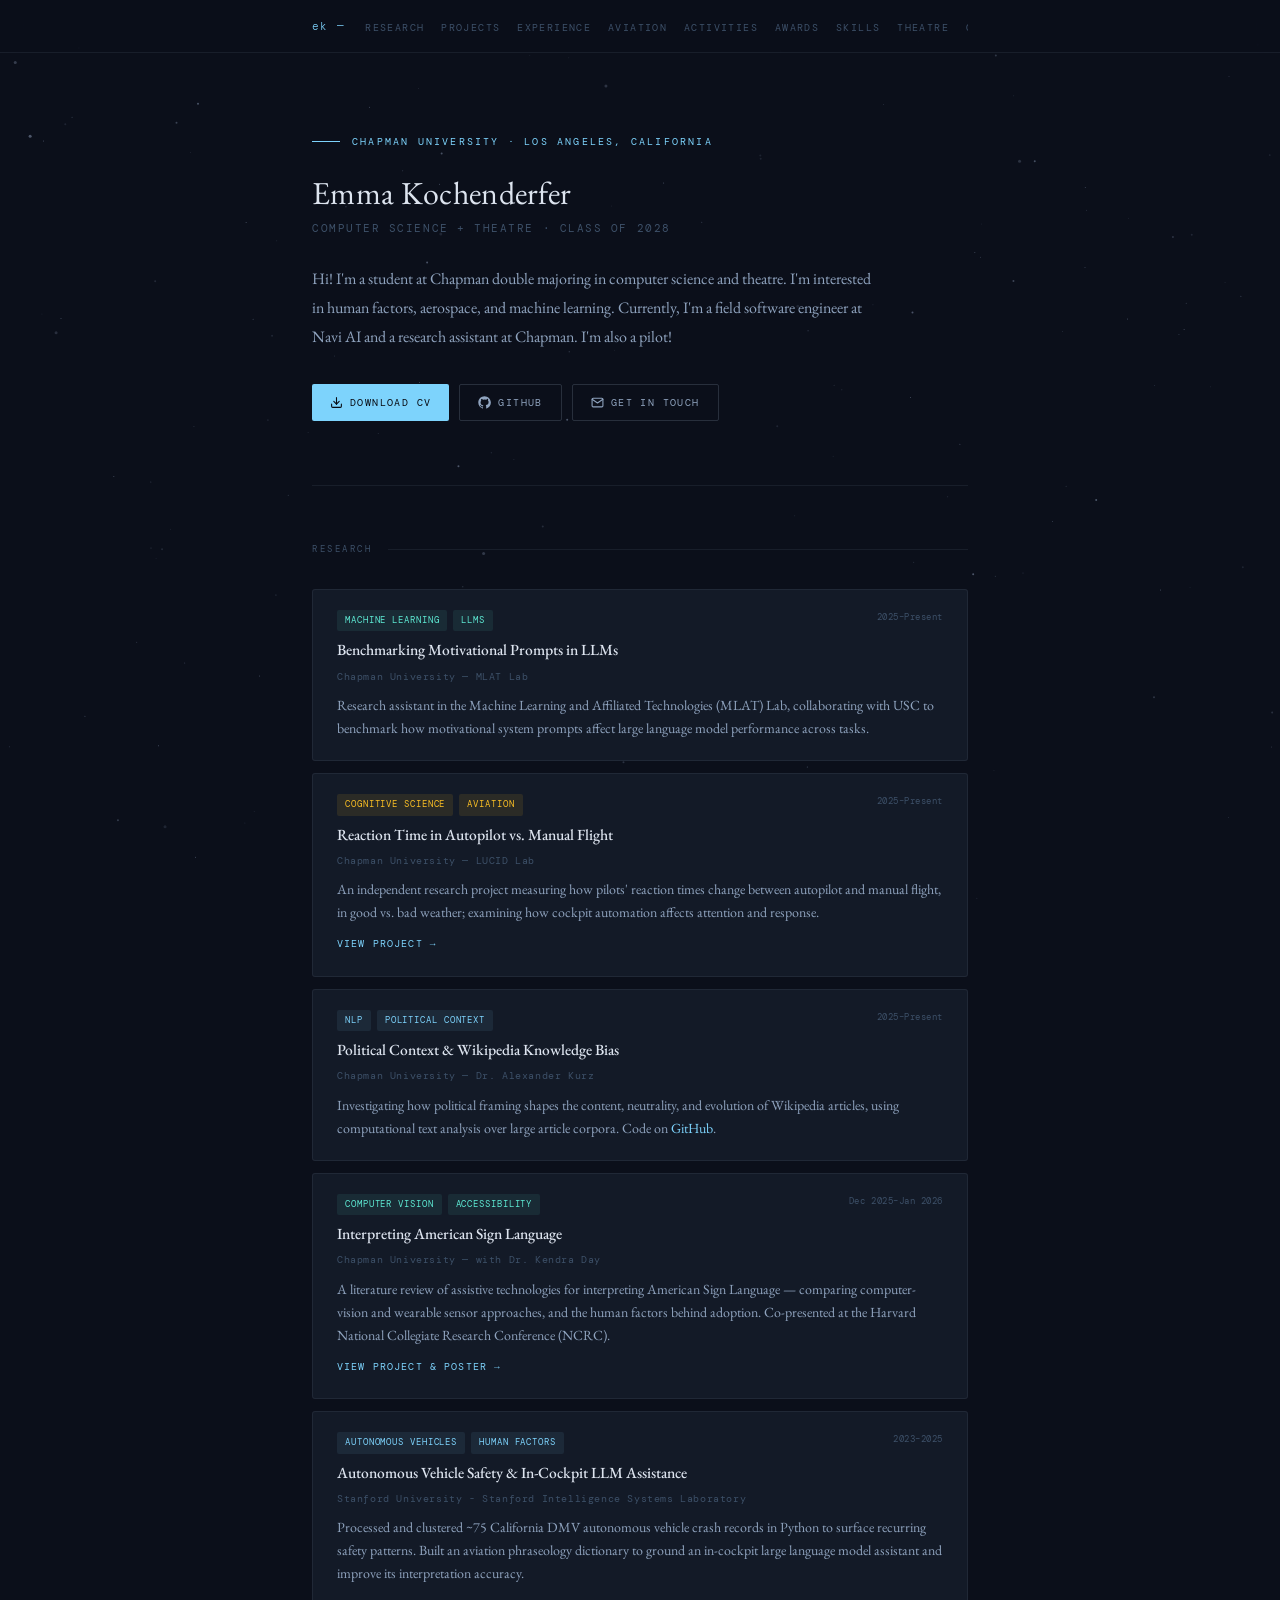
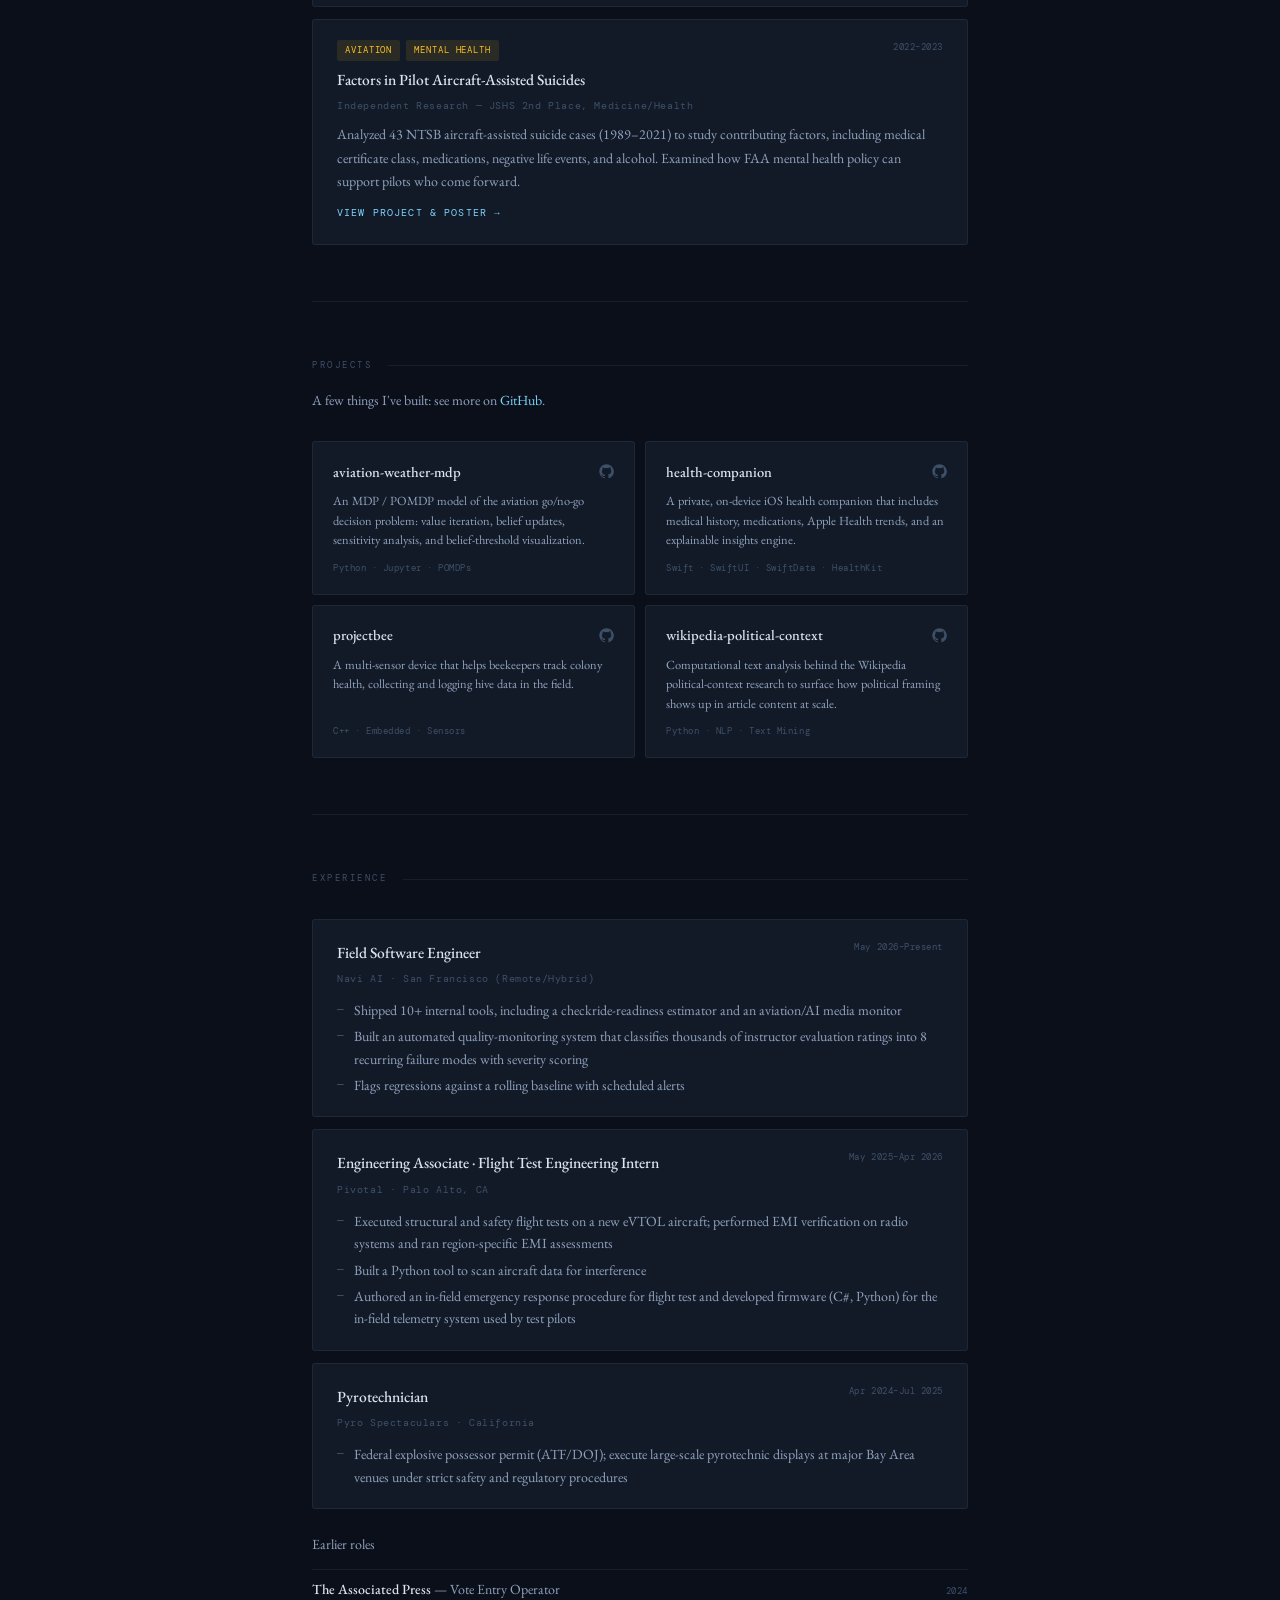
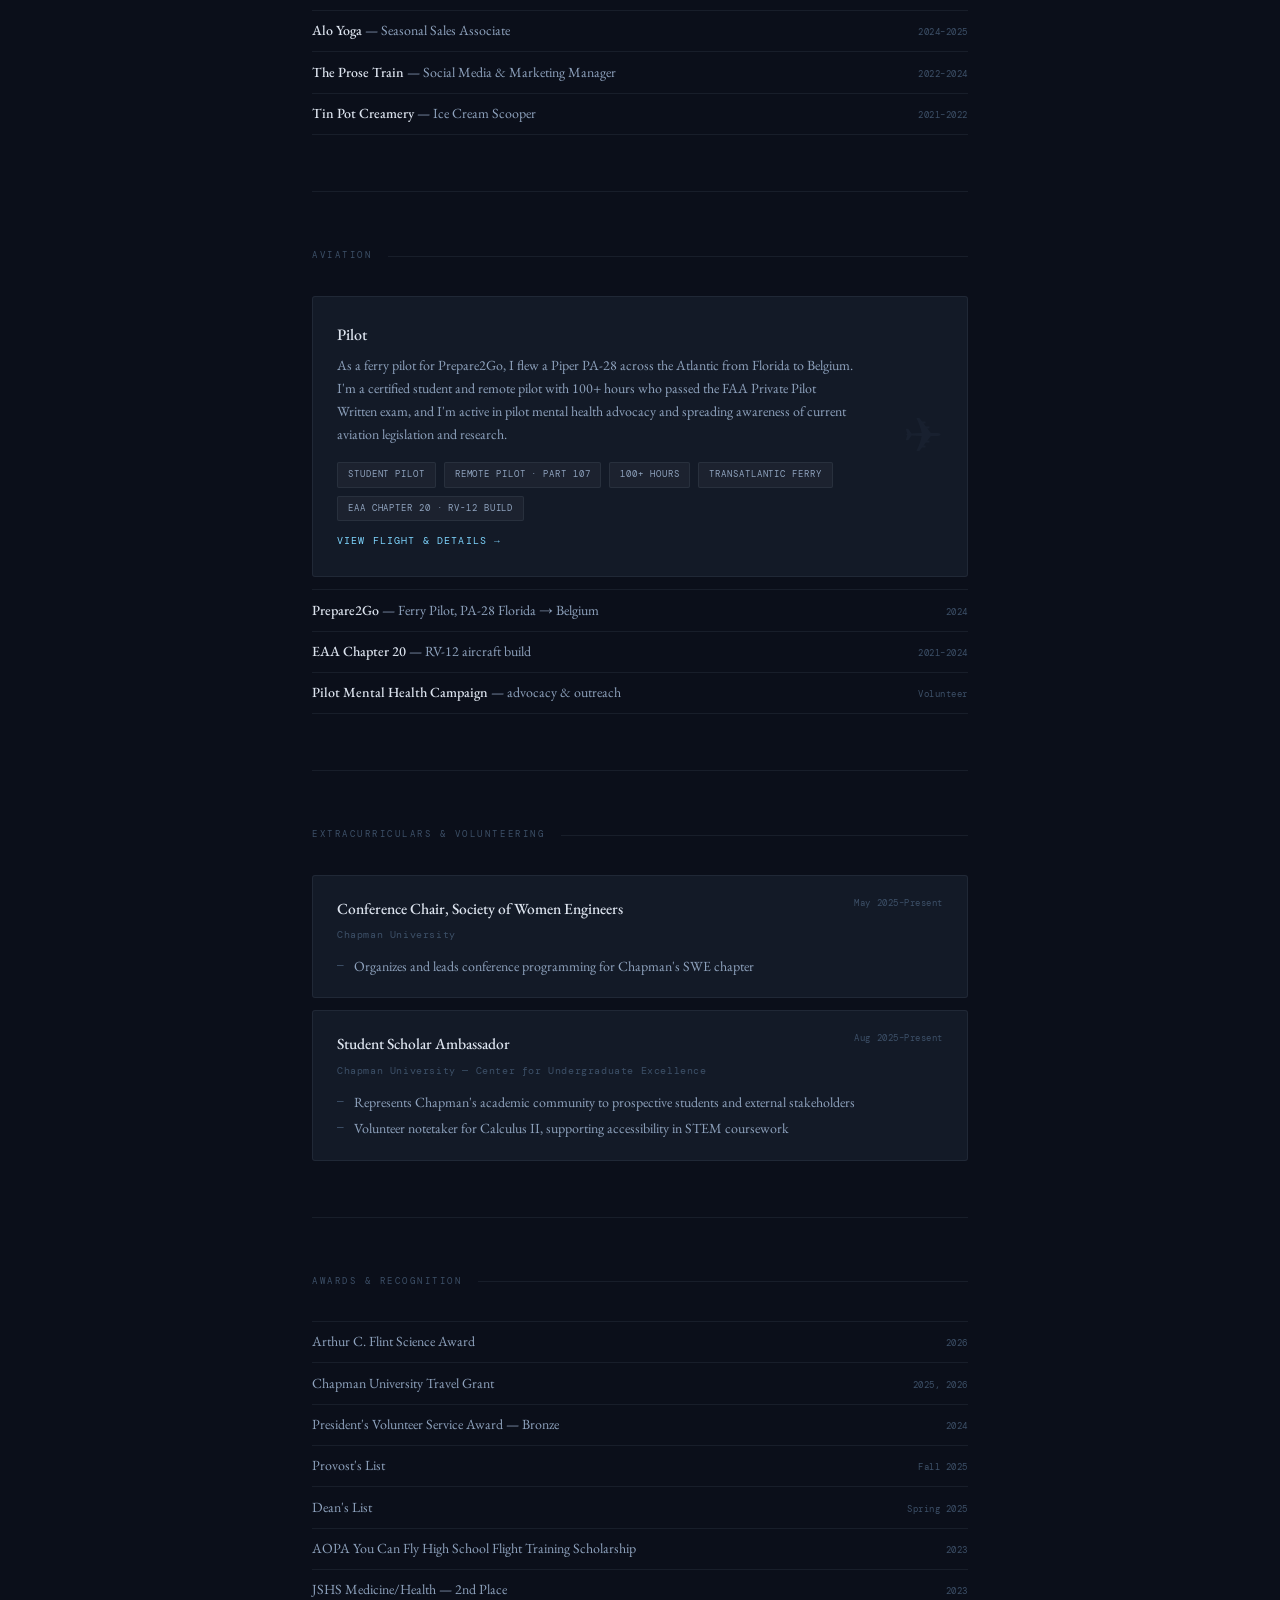
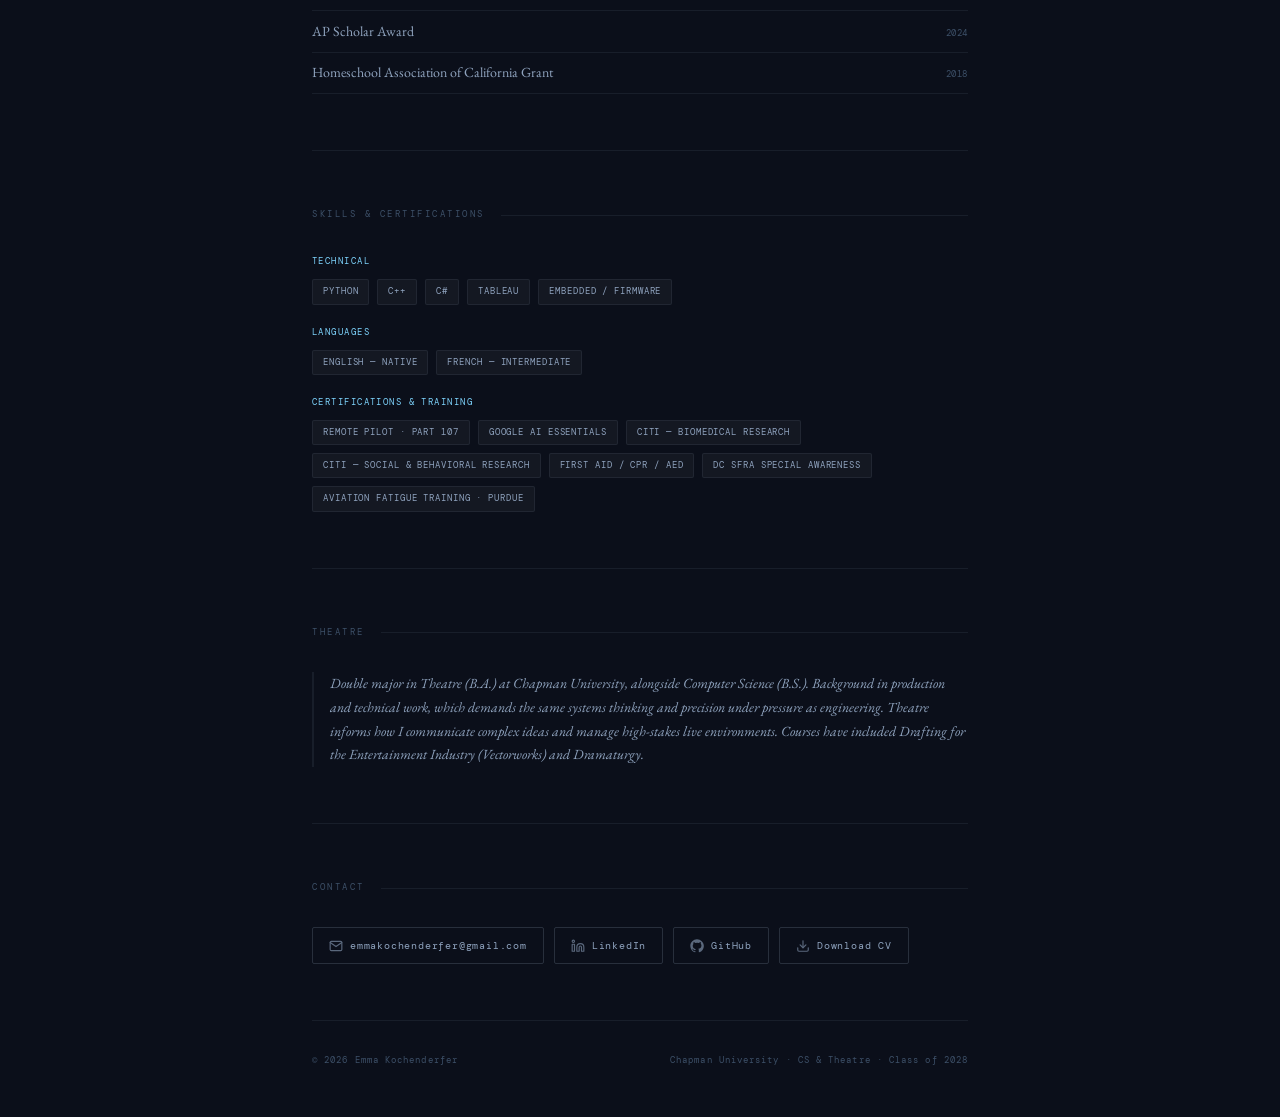
==== index.html @ d64d2a39 "updated full version" ====
<!DOCTYPE html>
<html lang="en">
<head>
<meta charset="UTF-8">
<meta name="viewport" content="width=device-width, initial-scale=1.0">
<title>Emma Kochenderfer — CS + Theatre @ Chapman</title>
<link rel="preconnect" href="https://fonts.googleapis.com">
<link href="https://fonts.googleapis.com/css2?family=EB+Garamond:ital,wght@0,400;0,500;1,400;1,500&family=DM+Mono:wght@300;400&display=swap" rel="stylesheet">
<link rel="stylesheet" href="styles.css">
</head>
<body>

<canvas id="canvas"></canvas>

<nav>
  <div class="nav-inner">
    <a href="#" class="nav-logo">ek —</a>
    <ul class="nav-links">
      <li><a href="#research">Research</a></li>
      <li><a href="#projects">Projects</a></li>
      <li><a href="#experience">Experience</a></li>
      <li><a href="#aviation">Aviation</a></li>
      <li><a href="#extracurriculars">Activities</a></li>
      <li><a href="#awards">Awards</a></li>
      <li><a href="#skills">Skills</a></li>
      <li><a href="#theatre">Theatre</a></li>
      <li><a href="#contact">Contact</a></li>
    </ul>
  </div>
</nav>

<!-- HERO -->
<div class="wrap">
  <div class="hero fade-in">
    <div class="hero-eyebrow">Chapman University · Los Angeles, California</div>
    <h1>Emma Kochenderfer</h1>
    <div class="hero-title">Computer Science + Theatre · Class of 2028</div>
    <p class="hero-bio">
      Hi! I'm a student at Chapman double majoring in computer science and theatre.
      I'm interested in human factors, aerospace, and machine learning. Currently, I'm a
      field software engineer at Navi AI and a research assistant at Chapman. I'm also a pilot!
    </p>
    <div class="hero-actions">
      <a href="kochenderfer-resume.pdf" class="btn btn-primary" download>
        <svg xmlns="http://www.w3.org/2000/svg" width="13" height="13" viewBox="0 0 24 24" fill="none" stroke="currentColor" stroke-width="2" stroke-linecap="round" stroke-linejoin="round"><path d="M21 15v4a2 2 0 0 1-2 2H5a2 2 0 0 1-2-2v-4"/><polyline points="7 10 12 15 17 10"/><line x1="12" y1="15" x2="12" y2="3"/></svg>
        Download CV
      </a>
      <a href="https://github.com/kochenderferc" class="btn btn-ghost" target="_blank" rel="noopener">
        <svg xmlns="http://www.w3.org/2000/svg" width="13" height="13" viewBox="0 0 24 24" fill="currentColor"><path d="M12 .5C5.7.5.5 5.7.5 12c0 5.1 3.3 9.4 7.9 10.9.6.1.8-.2.8-.5v-1.7c-3.2.7-3.9-1.5-3.9-1.5-.5-1.3-1.3-1.7-1.3-1.7-1.1-.7.1-.7.1-.7 1.2.1 1.8 1.2 1.8 1.2 1 1.8 2.7 1.3 3.4 1 .1-.8.4-1.3.7-1.6-2.6-.3-5.3-1.3-5.3-5.7 0-1.3.5-2.3 1.2-3.1-.1-.3-.5-1.5.1-3.1 0 0 1-.3 3.3 1.2a11.5 11.5 0 0 1 6 0C17.3 4.7 18.3 5 18.3 5c.6 1.6.2 2.8.1 3.1.8.8 1.2 1.8 1.2 3.1 0 4.4-2.7 5.4-5.3 5.7.4.4.8 1.1.8 2.2v3.3c0 .3.2.6.8.5 4.6-1.5 7.9-5.8 7.9-10.9C23.5 5.7 18.3.5 12 .5z"/></svg>
        GitHub
      </a>
      <a href="#contact" class="btn btn-ghost">
        <svg xmlns="http://www.w3.org/2000/svg" width="13" height="13" viewBox="0 0 24 24" fill="none" stroke="currentColor" stroke-width="2" stroke-linecap="round" stroke-linejoin="round"><path d="M4 4h16c1.1 0 2 .9 2 2v12c0 1.1-.9 2-2 2H4c-1.1 0-2-.9-2-2V6c0-1.1.9-2 2-2z"/><polyline points="22,6 12,13 2,6"/></svg>
        Get in Touch
      </a>
    </div>
  </div>
</div>

<!-- RESEARCH -->
<div class="wrap">
  <section id="research" class="fade-in">
    <div class="section-header">
      <span class="section-label">Research</span>
      <div class="section-line"></div>
    </div>
    <div class="research-grid">

      <div class="r-card">
        <div class="r-card-top">
          <div class="r-tags">
            <span class="r-tag teal">Machine Learning</span>
            <span class="r-tag teal">LLMs</span>
          </div>
          <span class="r-date">2025–Present</span>
        </div>
        <div class="r-title">Benchmarking Motivational Prompts in LLMs</div>
        <div class="r-institution">Chapman University — MLAT Lab </div>
        <div class="r-desc">Research assistant in the Machine Learning and Affiliated Technologies (MLAT) Lab, collaborating with USC to benchmark how motivational system prompts affect large language model performance across tasks.</div>
      </div>

      <a class="r-card" href="research-pilot-cognition.html">
        <div class="r-card-top">
          <div class="r-tags">
            <span class="r-tag gold">Cognitive Science</span>
            <span class="r-tag gold">Aviation</span>
          </div>
          <span class="r-date">2025–Present</span>
        </div>
        <div class="r-title">Reaction Time in Autopilot vs. Manual Flight</div>
        <div class="r-institution">Chapman University — LUCID Lab </div>
        <div class="r-desc">An independent research project measuring how pilots' reaction times change between autopilot and manual flight, in good vs. bad weather; examining how cockpit automation affects attention and response.</div>
        <span class="r-more">View project →</span>
      </a>

      <div class="r-card">
        <div class="r-card-top">
          <div class="r-tags">
            <span class="r-tag">NLP</span>
            <span class="r-tag">Political Context</span>
          </div>
          <span class="r-date">2025–Present</span>
        </div>
        <div class="r-title">Political Context &amp; Wikipedia Knowledge Bias</div>
        <div class="r-institution">Chapman University — Dr. Alexander Kurz</div>
        <div class="r-desc">Investigating how political framing shapes the content, neutrality, and evolution of Wikipedia articles, using computational text analysis over large article corpora. Code on <a href="https://github.com/kochenderferc/wikipedia-political-context" target="_blank" rel="noopener" style="color:var(--accent);text-decoration:none;">GitHub</a>.</div>
      </div>

      <a class="r-card" href="research-asl.html">
        <div class="r-card-top">
          <div class="r-tags">
            <span class="r-tag teal">Computer Vision</span>
            <span class="r-tag teal">Accessibility</span>
          </div>
          <span class="r-date">Dec 2025–Jan 2026</span>
        </div>
        <div class="r-title">Interpreting American Sign Language</div>
        <div class="r-institution">Chapman University — with Dr. Kendra Day</div>
        <div class="r-desc">A literature review of assistive technologies for interpreting American Sign Language — comparing computer-vision and wearable sensor approaches, and the human factors behind adoption. Co-presented at the Harvard National Collegiate Research Conference (NCRC).</div>
        <span class="r-more">View project &amp; poster →</span>
      </a>

      <div class="r-card">
        <div class="r-card-top">
          <div class="r-tags">
            <span class="r-tag">Autonomous Vehicles</span>
            <span class="r-tag">Human Factors</span>
          </div>
          <span class="r-date">2023–2025</span>
        </div>
        <div class="r-title">Autonomous Vehicle Safety &amp; In-Cockpit LLM Assistance</div>
        <div class="r-institution">Stanford University - Stanford Intelligence Systems Laboratory</div>
        <div class="r-desc">Processed and clustered ~75 California DMV autonomous vehicle crash records in Python to surface recurring safety patterns. Built an aviation phraseology dictionary to ground an in-cockpit large language model assistant and improve its interpretation accuracy.</div>
      </div>

      <a class="r-card" href="research-pilot-suicides.html">
        <div class="r-card-top">
          <div class="r-tags">
            <span class="r-tag gold">Aviation</span>
            <span class="r-tag gold">Mental Health</span>
          </div>
          <span class="r-date">2022–2023</span>
        </div>
        <div class="r-title">Factors in Pilot Aircraft-Assisted Suicides</div>
        <div class="r-institution">Independent Research — JSHS 2nd Place, Medicine/Health</div>
        <div class="r-desc">Analyzed 43 NTSB aircraft-assisted suicide cases (1989–2021) to study contributing factors, including medical certificate class, medications, negative life events, and alcohol. Examined how FAA mental health policy can support pilots who come forward.</div>
        <span class="r-more">View project &amp; poster →</span>
      </a>

    </div>
  </section>
</div>

<!-- PROJECTS -->
<div class="wrap">
  <section id="projects" class="fade-in">
    <div class="section-header">
      <span class="section-label">Projects</span>
      <div class="section-line"></div>
    </div>
    <p class="section-intro">A few things I've built: see more on <a href="https://github.com/kochenderferc" target="_blank" rel="noopener" style="color:var(--accent);text-decoration:none;">GitHub</a>.</p>
    <div class="proj-grid">

      <a class="proj-card" href="https://github.com/kochenderferc/aviation-weather-mdp" target="_blank" rel="noopener">
        <div class="proj-head">
          <span class="proj-title">aviation-weather-mdp</span>
          <svg class="proj-gh" xmlns="http://www.w3.org/2000/svg" viewBox="0 0 24 24" fill="currentColor"><path d="M12 .5C5.7.5.5 5.7.5 12c0 5.1 3.3 9.4 7.9 10.9.6.1.8-.2.8-.5v-1.7c-3.2.7-3.9-1.5-3.9-1.5-.5-1.3-1.3-1.7-1.3-1.7-1.1-.7.1-.7.1-.7 1.2.1 1.8 1.2 1.8 1.2 1 1.8 2.7 1.3 3.4 1 .1-.8.4-1.3.7-1.6-2.6-.3-5.3-1.3-5.3-5.7 0-1.3.5-2.3 1.2-3.1-.1-.3-.5-1.5.1-3.1 0 0 1-.3 3.3 1.2a11.5 11.5 0 0 1 6 0C17.3 4.7 18.3 5 18.3 5c.6 1.6.2 2.8.1 3.1.8.8 1.2 1.8 1.2 3.1 0 4.4-2.7 5.4-5.3 5.7.4.4.8 1.1.8 2.2v3.3c0 .3.2.6.8.5 4.6-1.5 7.9-5.8 7.9-10.9C23.5 5.7 18.3.5 12 .5z"/></svg>
        </div>
        <div class="proj-desc">An MDP / POMDP model of the aviation go/no-go decision problem: value iteration, belief updates, sensitivity analysis, and belief-threshold visualization.</div>
        <div class="proj-stack">Python · Jupyter · POMDPs</div>
      </a>

      <a class="proj-card" href="https://github.com/kochenderferc/health-companion" target="_blank" rel="noopener">
        <div class="proj-head">
          <span class="proj-title">health-companion</span>
          <svg class="proj-gh" xmlns="http://www.w3.org/2000/svg" viewBox="0 0 24 24" fill="currentColor"><path d="M12 .5C5.7.5.5 5.7.5 12c0 5.1 3.3 9.4 7.9 10.9.6.1.8-.2.8-.5v-1.7c-3.2.7-3.9-1.5-3.9-1.5-.5-1.3-1.3-1.7-1.3-1.7-1.1-.7.1-.7.1-.7 1.2.1 1.8 1.2 1.8 1.2 1 1.8 2.7 1.3 3.4 1 .1-.8.4-1.3.7-1.6-2.6-.3-5.3-1.3-5.3-5.7 0-1.3.5-2.3 1.2-3.1-.1-.3-.5-1.5.1-3.1 0 0 1-.3 3.3 1.2a11.5 11.5 0 0 1 6 0C17.3 4.7 18.3 5 18.3 5c.6 1.6.2 2.8.1 3.1.8.8 1.2 1.8 1.2 3.1 0 4.4-2.7 5.4-5.3 5.7.4.4.8 1.1.8 2.2v3.3c0 .3.2.6.8.5 4.6-1.5 7.9-5.8 7.9-10.9C23.5 5.7 18.3.5 12 .5z"/></svg>
        </div>
        <div class="proj-desc">A private, on-device iOS health companion that includes medical history, medications, Apple Health trends, and an explainable insights engine.</div>
        <div class="proj-stack">Swift · SwiftUI · SwiftData · HealthKit</div>
      </a>

      <a class="proj-card" href="https://github.com/kochenderferc/projectbee" target="_blank" rel="noopener">
        <div class="proj-head">
          <span class="proj-title">projectbee</span>
          <svg class="proj-gh" xmlns="http://www.w3.org/2000/svg" viewBox="0 0 24 24" fill="currentColor"><path d="M12 .5C5.7.5.5 5.7.5 12c0 5.1 3.3 9.4 7.9 10.9.6.1.8-.2.8-.5v-1.7c-3.2.7-3.9-1.5-3.9-1.5-.5-1.3-1.3-1.7-1.3-1.7-1.1-.7.1-.7.1-.7 1.2.1 1.8 1.2 1.8 1.2 1 1.8 2.7 1.3 3.4 1 .1-.8.4-1.3.7-1.6-2.6-.3-5.3-1.3-5.3-5.7 0-1.3.5-2.3 1.2-3.1-.1-.3-.5-1.5.1-3.1 0 0 1-.3 3.3 1.2a11.5 11.5 0 0 1 6 0C17.3 4.7 18.3 5 18.3 5c.6 1.6.2 2.8.1 3.1.8.8 1.2 1.8 1.2 3.1 0 4.4-2.7 5.4-5.3 5.7.4.4.8 1.1.8 2.2v3.3c0 .3.2.6.8.5 4.6-1.5 7.9-5.8 7.9-10.9C23.5 5.7 18.3.5 12 .5z"/></svg>
        </div>
        <div class="proj-desc">A multi-sensor device that helps beekeepers track colony health, collecting and logging hive data in the field.</div>
        <div class="proj-stack">C++ · Embedded · Sensors</div>
      </a>

      <a class="proj-card" href="https://github.com/kochenderferc/wikipedia-political-context" target="_blank" rel="noopener">
        <div class="proj-head">
          <span class="proj-title">wikipedia-political-context</span>
          <svg class="proj-gh" xmlns="http://www.w3.org/2000/svg" viewBox="0 0 24 24" fill="currentColor"><path d="M12 .5C5.7.5.5 5.7.5 12c0 5.1 3.3 9.4 7.9 10.9.6.1.8-.2.8-.5v-1.7c-3.2.7-3.9-1.5-3.9-1.5-.5-1.3-1.3-1.7-1.3-1.7-1.1-.7.1-.7.1-.7 1.2.1 1.8 1.2 1.8 1.2 1 1.8 2.7 1.3 3.4 1 .1-.8.4-1.3.7-1.6-2.6-.3-5.3-1.3-5.3-5.7 0-1.3.5-2.3 1.2-3.1-.1-.3-.5-1.5.1-3.1 0 0 1-.3 3.3 1.2a11.5 11.5 0 0 1 6 0C17.3 4.7 18.3 5 18.3 5c.6 1.6.2 2.8.1 3.1.8.8 1.2 1.8 1.2 3.1 0 4.4-2.7 5.4-5.3 5.7.4.4.8 1.1.8 2.2v3.3c0 .3.2.6.8.5 4.6-1.5 7.9-5.8 7.9-10.9C23.5 5.7 18.3.5 12 .5z"/></svg>
        </div>
        <div class="proj-desc">Computational text analysis behind the Wikipedia political-context research to surface how political framing shows up in article content at scale.</div>
        <div class="proj-stack">Python · NLP · Text Mining</div>
      </a>

    </div>
  </section>
</div>

<!-- EXPERIENCE -->
<div class="wrap">
  <section id="experience" class="fade-in">
    <div class="section-header">
      <span class="section-label">Experience</span>
      <div class="section-line"></div>
    </div>
    <div class="exp-grid">

      <div class="exp-card">
        <div class="exp-top">
          <div class="exp-role">Field Software Engineer</div>
          <span class="exp-date">May 2026–Present</span>
        </div>
        <div class="exp-place">Navi AI · San Francisco (Remote/Hybrid)</div>
        <ul class="exp-bullets">
          <li>Shipped 10+ internal tools, including a checkride-readiness estimator and an aviation/AI media monitor</li>
          <li>Built an automated quality-monitoring system that classifies thousands of instructor evaluation ratings into 8 recurring failure modes with severity scoring</li>
          <li>Flags regressions against a rolling baseline with scheduled alerts</li>
        </ul>
      </div>

      <div class="exp-card">
        <div class="exp-top">
          <div class="exp-role">Engineering Associate · Flight Test Engineering Intern</div>
          <span class="exp-date">May 2025–Apr 2026</span>
        </div>
        <div class="exp-place">Pivotal · Palo Alto, CA</div>
        <ul class="exp-bullets">
          <li>Executed structural and safety flight tests on a new eVTOL aircraft; performed EMI verification on radio systems and ran region-specific EMI assessments</li>
          <li>Built a Python tool to scan aircraft data for interference</li>
          <li>Authored an in-field emergency response procedure for flight test and developed firmware (C#, Python) for the in-field telemetry system used by test pilots</li>
        </ul>
      </div>

      <div class="exp-card">
        <div class="exp-top">
          <div class="exp-role">Pyrotechnician</div>
          <span class="exp-date">Apr 2024–Jul 2025</span>
        </div>
        <div class="exp-place">Pyro Spectaculars · California</div>
        <ul class="exp-bullets">
          <li>Federal explosive possessor permit (ATF/DOJ); execute large-scale pyrotechnic displays at major Bay Area venues under strict safety and regulatory procedures</li>
        </ul>
      </div>

    </div>

    <p class="section-intro" style="margin:1.5rem 0 0.75rem;">Earlier roles</p>
    <div class="list">
      <div class="list-item">
        <span class="list-name"><b>The Associated Press</b> — Vote Entry Operator</span>
        <span class="list-meta">2024</span>
      </div>
      <div class="list-item">
        <span class="list-name"><b>Alo Yoga</b> — Seasonal Sales Associate</span>
        <span class="list-meta">2024–2025</span>
      </div>
      <div class="list-item">
        <span class="list-name"><b>The Prose Train</b> — Social Media &amp; Marketing Manager</span>
        <span class="list-meta">2022–2024</span>
      </div>
      <div class="list-item">
        <span class="list-name"><b>Tin Pot Creamery</b> — Ice Cream Scooper</span>
        <span class="list-meta">2021–2022</span>
      </div>
    </div>
  </section>
</div>

<!-- AVIATION -->
<div class="wrap">
  <section id="aviation" class="fade-in">
    <div class="section-header">
      <span class="section-label">Aviation</span>
      <div class="section-line"></div>
    </div>

    <a class="aviation-hero" href="aviation-pilot.html">
      <div class="avi-headline">Pilot</div>
      <div class="avi-desc">
        As a ferry pilot for Prepare2Go, I flew a Piper PA-28 across the Atlantic from Florida to Belgium.
        I'm a certified student and remote pilot with 100+ hours who passed the FAA Private Pilot Written exam,
        and I'm active in pilot mental health advocacy and spreading awareness of current aviation legislation and research.
      </div>
      <div class="pills">
        <span class="pill">Student Pilot</span>
        <span class="pill">Remote Pilot · Part 107</span>
        <span class="pill">100+ Hours</span>
        <span class="pill">Transatlantic Ferry</span>
        <span class="pill">EAA Chapter 20 · RV-12 Build</span>
      </div>
      <span class="r-more">View flight &amp; details →</span>
    </a>

    <div class="list">
      <div class="list-item">
        <span class="list-name"><b>Prepare2Go</b> — Ferry Pilot, PA-28 Florida → Belgium</span>
        <span class="list-meta">2024</span>
      </div>
      <div class="list-item">
        <span class="list-name"><b>EAA Chapter 20</b> — RV-12 aircraft build</span>
        <span class="list-meta">2021–2024</span>
      </div>
      <div class="list-item">
        <span class="list-name"><b>Pilot Mental Health Campaign</b> — advocacy &amp; outreach</span>
        <span class="list-meta">Volunteer</span>
      </div>
    </div>
  </section>
</div>

<!-- EXTRACURRICULARS & VOLUNTEERING -->
<div class="wrap">
  <section id="extracurriculars" class="fade-in">
    <div class="section-header">
      <span class="section-label">Extracurriculars &amp; Volunteering</span>
      <div class="section-line"></div>
    </div>
    <div class="exp-grid">

      <div class="exp-card">
        <div class="exp-top">
          <div class="exp-role">Conference Chair, Society of Women Engineers</div>
          <span class="exp-date">May 2025–Present</span>
        </div>
        <div class="exp-place">Chapman University</div>
        <ul class="exp-bullets">
          <li>Organizes and leads conference programming for Chapman's SWE chapter</li>
        </ul>
      </div>

      <div class="exp-card">
        <div class="exp-top">
          <div class="exp-role">Student Scholar Ambassador</div>
          <span class="exp-date">Aug 2025–Present</span>
        </div>
        <div class="exp-place">Chapman University — Center for Undergraduate Excellence</div>
        <ul class="exp-bullets">
          <li>Represents Chapman's academic community to prospective students and external stakeholders</li>
          <li>Volunteer notetaker for Calculus II, supporting accessibility in STEM coursework</li>
        </ul>
      </div>

    </div>
  </section>
</div>

<!-- AWARDS -->
<div class="wrap">
  <section id="awards" class="fade-in">
    <div class="section-header">
      <span class="section-label">Awards &amp; Recognition</span>
      <div class="section-line"></div>
    </div>
    <div class="list">
      <div class="list-item">
        <span class="list-name">Arthur C. Flint Science Award</span>
        <span class="list-meta">2026</span>
      </div>
      <div class="list-item">
        <span class="list-name">Chapman University Travel Grant</span>
        <span class="list-meta">2025, 2026</span>
      </div>
      <div class="list-item">
        <span class="list-name">President's Volunteer Service Award — Bronze</span>
        <span class="list-meta">2024</span>
      </div>
      <div class="list-item">
        <span class="list-name">Provost's List</span>
        <span class="list-meta">Fall 2025</span>
      </div>
      <div class="list-item">
        <span class="list-name">Dean's List</span>
        <span class="list-meta">Spring 2025</span>
      </div>
      <div class="list-item">
        <span class="list-name">AOPA You Can Fly High School Flight Training Scholarship</span>
        <span class="list-meta">2023</span>
      </div>
      <div class="list-item">
        <span class="list-name">JSHS Medicine/Health — 2nd Place</span>
        <span class="list-meta">2023</span>
      </div>
      <div class="list-item">
        <span class="list-name">AP Scholar Award</span>
        <span class="list-meta">2024</span>
      </div>
      <div class="list-item">
        <span class="list-name">Homeschool Association of California Grant</span>
        <span class="list-meta">2018</span>
      </div>
    </div>
  </section>
</div>

<!-- SKILLS & CERTIFICATIONS -->
<div class="wrap">
  <section id="skills" class="fade-in">
    <div class="section-header">
      <span class="section-label">Skills &amp; Certifications</span>
      <div class="section-line"></div>
    </div>

    <div class="skill-group">
      <div class="skill-group-label">Technical</div>
      <div class="pills" style="margin-top:0;">
        <span class="pill">Python</span>
        <span class="pill">C++</span>
        <span class="pill">C#</span>
        <span class="pill">Tableau</span>
        <span class="pill">Embedded / Firmware</span>
      </div>
    </div>

    <div class="skill-group">
      <div class="skill-group-label">Languages</div>
      <div class="pills" style="margin-top:0;">
        <span class="pill">English — Native</span>
        <span class="pill">French — Intermediate</span>
      </div>
    </div>

    <div class="skill-group">
      <div class="skill-group-label">Certifications &amp; Training</div>
      <div class="pills" style="margin-top:0;">
        <span class="pill">Remote Pilot · Part 107</span>
        <span class="pill">Google AI Essentials</span>
        <span class="pill">CITI — Biomedical Research</span>
        <span class="pill">CITI — Social &amp; Behavioral Research</span>
        <span class="pill">First Aid / CPR / AED</span>
        <span class="pill">DC SFRA Special Awareness</span>
        <span class="pill">Aviation Fatigue Training · Purdue</span>
      </div>
    </div>
  </section>
</div>

<!-- THEATRE -->
<div class="wrap">
  <section id="theatre" class="fade-in">
    <div class="section-header">
      <span class="section-label">Theatre</span>
      <div class="section-line"></div>
    </div>
    <p class="theatre-note">
      Double major in Theatre (B.A.) at Chapman University, alongside Computer Science (B.S.). Background in production and technical work, which demands the same systems thinking and precision under pressure as engineering. Theatre informs how I communicate complex ideas and manage high-stakes live environments. Courses have included Drafting for the Entertainment Industry (Vectorworks) and Dramaturgy.
    </p>
  </section>
</div>

<!-- CONTACT -->
<div class="wrap">
  <section id="contact" class="fade-in">
    <div class="section-header">
      <span class="section-label">Contact</span>
      <div class="section-line"></div>
    </div>
    <div class="contact-grid">
      <a class="contact-chip" href="mailto:emmakochenderfer@gmail.com">
        <svg xmlns="http://www.w3.org/2000/svg" viewBox="0 0 24 24" fill="none" stroke="currentColor" stroke-width="2" stroke-linecap="round" stroke-linejoin="round"><path d="M4 4h16c1.1 0 2 .9 2 2v12c0 1.1-.9 2-2 2H4c-1.1 0-2-.9-2-2V6c0-1.1.9-2 2-2z"/><polyline points="22,6 12,13 2,6"/></svg>
        emmakochenderfer@gmail.com
      </a>
      <a class="contact-chip" href="https://www.linkedin.com/in/emma-kochenderfer/" target="_blank" rel="noopener">
        <svg xmlns="http://www.w3.org/2000/svg" viewBox="0 0 24 24" fill="none" stroke="currentColor" stroke-width="2" stroke-linecap="round" stroke-linejoin="round"><path d="M16 8a6 6 0 0 1 6 6v7h-4v-7a2 2 0 0 0-2-2 2 2 0 0 0-2 2v7h-4v-7a6 6 0 0 1 6-6z"/><rect x="2" y="9" width="4" height="12"/><circle cx="4" cy="4" r="2"/></svg>
        LinkedIn
      </a>
      <a class="contact-chip" href="https://github.com/kochenderferc" target="_blank" rel="noopener">
        <svg xmlns="http://www.w3.org/2000/svg" viewBox="0 0 24 24" fill="currentColor"><path d="M12 .5C5.7.5.5 5.7.5 12c0 5.1 3.3 9.4 7.9 10.9.6.1.8-.2.8-.5v-1.7c-3.2.7-3.9-1.5-3.9-1.5-.5-1.3-1.3-1.7-1.3-1.7-1.1-.7.1-.7.1-.7 1.2.1 1.8 1.2 1.8 1.2 1 1.8 2.7 1.3 3.4 1 .1-.8.4-1.3.7-1.6-2.6-.3-5.3-1.3-5.3-5.7 0-1.3.5-2.3 1.2-3.1-.1-.3-.5-1.5.1-3.1 0 0 1-.3 3.3 1.2a11.5 11.5 0 0 1 6 0C17.3 4.7 18.3 5 18.3 5c.6 1.6.2 2.8.1 3.1.8.8 1.2 1.8 1.2 3.1 0 4.4-2.7 5.4-5.3 5.7.4.4.8 1.1.8 2.2v3.3c0 .3.2.6.8.5 4.6-1.5 7.9-5.8 7.9-10.9C23.5 5.7 18.3.5 12 .5z"/></svg>
        GitHub
      </a>
      <a class="contact-chip" href="kochenderfer-resume.pdf" download>
        <svg xmlns="http://www.w3.org/2000/svg" viewBox="0 0 24 24" fill="none" stroke="currentColor" stroke-width="2" stroke-linecap="round" stroke-linejoin="round"><path d="M21 15v4a2 2 0 0 1-2 2H5a2 2 0 0 1-2-2v-4"/><polyline points="7 10 12 15 17 10"/><line x1="12" y1="15" x2="12" y2="3"/></svg>
        Download CV
      </a>
    </div>
  </section>
</div>

<div class="wrap">
  <footer>
    <div class="footer-inner">
      <span class="footer-text">© 2026 Emma Kochenderfer</span>
      <span class="footer-text">Chapman University · CS &amp; Theatre · Class of 2028</span>
    </div>
  </footer>
</div>

<script src="script.js"></script>

</body>
</html>
---- styles.css ----
*, *::before, *::after { margin: 0; padding: 0; box-sizing: border-box; }

:root {
  --night: #080b12;
  --deep: #0b0f1a;
  --surface: #0f1623;
  --card: #131a27;
  --card-hover: #172030;
  --border: rgba(148, 163, 184, 0.1);
  --border-hover: rgba(148, 163, 184, 0.22);
  --text-primary: #dde4ef;
  --text-secondary: #8fa3be;
  --text-muted: #3d5068;
  --accent: #7dd3fc;
  --accent-dim: rgba(125, 211, 252, 0.08);
  --gold: #fbbf24;
  --gold-dim: rgba(251, 191, 36, 0.1);
  --teal: #5eead4;
  --serif: 'EB Garamond', Georgia, serif;
  --mono: 'DM Mono', 'Courier New', monospace;
}

html { scroll-behavior: smooth; }

body {
  background: var(--deep);
  color: var(--text-primary);
  font-family: var(--serif);
  font-size: 16px;
  line-height: 1.7;
  -webkit-font-smoothing: antialiased;
}

/* ── Starfield ── */
#canvas {
  position: fixed;
  top: 0; left: 0;
  width: 100%; height: 100%;
  pointer-events: none;
  z-index: 0;
  opacity: 0.5;
}

/* ── Layout ── */
.wrap {
  position: relative;
  z-index: 1;
  max-width: 720px;
  margin: 0 auto;
  padding: 0 2rem;
}

/* ── Nav ── */
nav {
  position: sticky;
  top: 0;
  z-index: 100;
  background: rgba(11, 15, 26, 0.85);
  backdrop-filter: blur(12px);
  border-bottom: 0.5px solid var(--border);
}

.nav-inner {
  max-width: 720px;
  margin: 0 auto;
  padding: 0 2rem;
  display: flex;
  align-items: center;
  justify-content: space-between;
  gap: 1.25rem;
  height: 52px;
}

.nav-logo {
  font-family: var(--mono);
  font-size: 11px;
  color: var(--accent);
  letter-spacing: 0.12em;
  text-decoration: none;
  font-weight: 300;
  flex-shrink: 0;
}

.nav-links {
  display: flex;
  gap: 1.05rem;
  list-style: none;
  overflow-x: auto;
  -ms-overflow-style: none;
  scrollbar-width: none;
}
.nav-links::-webkit-scrollbar { display: none; }

.nav-links a {
  font-family: var(--mono);
  font-size: 10px;
  color: var(--text-muted);
  text-decoration: none;
  letter-spacing: 0.14em;
  text-transform: uppercase;
  transition: color 0.2s;
  white-space: nowrap;
}
.nav-links a:hover { color: var(--text-secondary); }
.nav-links a.active { color: var(--accent); }

/* ── Hero ── */
.hero {
  padding: 5rem 0 4rem;
  border-bottom: 0.5px solid var(--border);
}

.hero-eyebrow {
  font-family: var(--mono);
  font-size: 10px;
  letter-spacing: 0.22em;
  text-transform: uppercase;
  color: var(--accent);
  margin-bottom: 1.5rem;
  display: flex;
  align-items: center;
  gap: 0.75rem;
}
.hero-eyebrow::before {
  content: '';
  display: inline-block;
  width: 28px;
  height: 0.5px;
  background: var(--accent);
}

.hero h1 {
  font-family: var(--serif);
  font-size: 32px;
  font-weight: 400;
  line-height: 1.2;
  color: var(--text-primary);
  margin-bottom: 0.4rem;
  letter-spacing: 0.01em;
}

.hero-title {
  font-family: var(--mono);
  font-size: 11px;
  color: var(--text-muted);
  letter-spacing: 0.14em;
  margin-bottom: 1.75rem;
  text-transform: uppercase;
}

.hero-bio {
  font-size: 16px;
  color: var(--text-secondary);
  max-width: 560px;
  line-height: 1.8;
  margin-bottom: 2rem;
}

.hero-actions {
  display: flex;
  gap: 10px;
  flex-wrap: wrap;
}

.btn {
  font-family: var(--mono);
  font-size: 10px;
  letter-spacing: 0.14em;
  text-transform: uppercase;
  padding: 9px 18px;
  border-radius: 2px;
  cursor: pointer;
  transition: all 0.2s;
  text-decoration: none;
  display: inline-flex;
  align-items: center;
  gap: 7px;
  border: none;
}

.btn-primary {
  background: var(--accent);
  color: var(--night);
}
.btn-primary:hover { background: #bae6fd; }

.btn-ghost {
  background: transparent;
  color: var(--text-secondary);
  border: 0.5px solid var(--border-hover);
}
.btn-ghost:hover {
  color: var(--text-primary);
  border-color: var(--text-muted);
  background: rgba(255,255,255,0.02);
}

/* ── Section ── */
section {
  padding: 3.5rem 0;
  border-bottom: 0.5px solid var(--border);
  scroll-margin-top: 64px;
}

.section-header {
  display: flex;
  align-items: center;
  gap: 1rem;
  margin-bottom: 2rem;
}

.section-label {
  font-family: var(--mono);
  font-size: 9px;
  letter-spacing: 0.28em;
  text-transform: uppercase;
  color: var(--text-muted);
  white-space: nowrap;
}

.section-line {
  flex: 1;
  height: 0.5px;
  background: var(--border);
}

.section-intro {
  font-size: 14px;
  color: var(--text-secondary);
  margin: -1rem 0 1.75rem;
  max-width: 540px;
  line-height: 1.7;
}

/* ── Research Cards ── */
.research-grid {
  display: flex;
  flex-direction: column;
  gap: 12px;
}

.r-card {
  background: var(--card);
  border: 0.5px solid var(--border);
  border-radius: 3px;
  padding: 1.25rem 1.5rem;
  transition: border-color 0.25s, background 0.25s;
  position: relative;
  overflow: hidden;
  display: block;
  text-decoration: none;
  color: inherit;
}

.r-card::before {
  content: '';
  position: absolute;
  left: 0; top: 0; bottom: 0;
  width: 2px;
  background: transparent;
  transition: background 0.25s;
}

.r-card:hover {
  border-color: var(--border-hover);
  background: var(--card-hover);
}
.r-card:hover::before { background: var(--accent); }

.r-card-top {
  display: flex;
  justify-content: space-between;
  align-items: flex-start;
  margin-bottom: 0.5rem;
  gap: 1rem;
}

.r-tags {
  display: flex;
  gap: 6px;
  flex-wrap: wrap;
}

.r-tag {
  font-family: var(--mono);
  font-size: 9px;
  letter-spacing: 0.1em;
  color: var(--accent);
  background: var(--accent-dim);
  padding: 3px 8px;
  border-radius: 2px;
  text-transform: uppercase;
}

.r-tag.gold {
  color: var(--gold);
  background: var(--gold-dim);
}

.r-tag.teal {
  color: var(--teal);
  background: rgba(94, 234, 212, 0.08);
}

.r-date {
  font-family: var(--mono);
  font-size: 9px;
  color: var(--text-muted);
  white-space: nowrap;
  letter-spacing: 0.06em;
}

.r-title {
  font-family: var(--serif);
  font-size: 15.5px;
  color: var(--text-primary);
  margin-bottom: 0.4rem;
  font-weight: 500;
  line-height: 1.4;
}

.r-institution {
  font-family: var(--mono);
  font-size: 10px;
  color: var(--text-muted);
  margin-bottom: 0.6rem;
  letter-spacing: 0.06em;
}

.r-desc {
  font-size: 14px;
  color: var(--text-secondary);
  line-height: 1.65;
}

.r-more {
  display: inline-block;
  margin-top: 0.75rem;
  font-family: var(--mono);
  font-size: 9.5px;
  letter-spacing: 0.12em;
  text-transform: uppercase;
  color: var(--accent);
}
a.r-card:hover .r-more { color: #bae6fd; }

/* ── Project Cards (GitHub) ── */
.proj-grid {
  display: grid;
  grid-template-columns: 1fr 1fr;
  gap: 10px;
}

.proj-card {
  background: var(--card);
  border: 0.5px solid var(--border);
  border-radius: 3px;
  padding: 1.1rem 1.25rem;
  transition: border-color 0.25s, background 0.25s;
  text-decoration: none;
  display: flex;
  flex-direction: column;
}
.proj-card:hover {
  border-color: var(--border-hover);
  background: var(--card-hover);
}

.proj-head {
  display: flex;
  align-items: center;
  justify-content: space-between;
  gap: 0.5rem;
  margin-bottom: 0.45rem;
}

.proj-title {
  font-family: var(--serif);
  font-size: 14.5px;
  color: var(--text-primary);
  font-weight: 500;
}
.proj-card:hover .proj-title { color: var(--accent); }

.proj-gh {
  width: 15px;
  height: 15px;
  color: var(--text-muted);
  flex-shrink: 0;
}
.proj-card:hover .proj-gh { color: var(--accent); }

.proj-desc {
  font-size: 12.5px;
  color: var(--text-secondary);
  line-height: 1.55;
  margin-bottom: 0.7rem;
  flex: 1;
}

.proj-stack {
  font-family: var(--mono);
  font-size: 9px;
  color: var(--text-muted);
  letter-spacing: 0.06em;
}

/* ── Experience Cards ── */
.exp-grid {
  display: flex;
  flex-direction: column;
  gap: 12px;
}

.exp-card {
  background: var(--card);
  border: 0.5px solid var(--border);
  border-radius: 3px;
  padding: 1.25rem 1.5rem;
  transition: border-color 0.25s;
}
.exp-card:hover { border-color: var(--border-hover); }

.exp-top {
  display: flex;
  justify-content: space-between;
  align-items: flex-start;
  margin-bottom: 0.25rem;
  gap: 1rem;
}

.exp-role {
  font-family: var(--serif);
  font-size: 15.5px;
  color: var(--text-primary);
  font-weight: 500;
}

.exp-date {
  font-family: var(--mono);
  font-size: 9px;
  color: var(--text-muted);
  letter-spacing: 0.06em;
  white-space: nowrap;
}

.exp-place {
  font-family: var(--mono);
  font-size: 10px;
  color: var(--text-muted);
  margin-bottom: 0.75rem;
  letter-spacing: 0.06em;
}

.exp-bullets {
  list-style: none;
  display: flex;
  flex-direction: column;
  gap: 4px;
}

.exp-bullets li {
  font-size: 14px;
  color: var(--text-secondary);
  line-height: 1.6;
  display: flex;
  gap: 0.6rem;
}

.exp-bullets li::before {
  content: '—';
  color: var(--text-muted);
  font-family: var(--mono);
  font-size: 11px;
  flex-shrink: 0;
  margin-top: 3px;
}

/* ── Compact list ── */
.list {
  display: flex;
  flex-direction: column;
  gap: 0;
}

.list-item {
  display: flex;
  justify-content: space-between;
  align-items: baseline;
  gap: 1.5rem;
  padding: 0.65rem 0;
  border-bottom: 0.5px solid var(--border);
}
.list-item:first-child { border-top: 0.5px solid var(--border); }

.list-name {
  font-family: var(--serif);
  font-size: 14px;
  color: var(--text-secondary);
  line-height: 1.4;
}
.list-name b {
  color: var(--text-primary);
  font-weight: 500;
}

.list-meta {
  font-family: var(--mono);
  font-size: 9px;
  color: var(--text-muted);
  white-space: nowrap;
  letter-spacing: 0.06em;
}

/* ── Aviation section ── */
a.aviation-hero { text-decoration: none; color: inherit; display: block; }

.aviation-hero {
  background: var(--card);
  border: 0.5px solid var(--border);
  border-radius: 3px;
  padding: 1.5rem;
  margin-bottom: 12px;
  position: relative;
  overflow: hidden;
  transition: border-color 0.25s, background 0.25s;
}
a.aviation-hero:hover { border-color: var(--border-hover); background: var(--card-hover); }

.aviation-hero::after {
  content: '✈';
  position: absolute;
  right: 1.5rem;
  top: 50%;
  transform: translateY(-50%);
  font-size: 48px;
  color: var(--text-muted);
  opacity: 0.12;
}

.avi-headline {
  font-family: var(--serif);
  font-size: 16px;
  color: var(--text-primary);
  font-weight: 500;
  margin-bottom: 0.4rem;
}

.avi-sub {
  font-family: var(--mono);
  font-size: 10px;
  color: var(--accent);
  letter-spacing: 0.1em;
  margin-bottom: 0.75rem;
}

.avi-desc {
  font-size: 14px;
  color: var(--text-secondary);
  line-height: 1.65;
  max-width: 520px;
}

.pills {
  display: flex;
  gap: 8px;
  margin-top: 1rem;
  flex-wrap: wrap;
}

.pill {
  font-family: var(--mono);
  font-size: 9px;
  letter-spacing: 0.1em;
  color: var(--text-secondary);
  background: rgba(255,255,255,0.04);
  border: 0.5px solid var(--border);
  padding: 4px 10px;
  border-radius: 2px;
  text-transform: uppercase;
}

/* ── Skills groups ── */
.skill-group { margin-bottom: 1.25rem; }
.skill-group:last-child { margin-bottom: 0; }
.skill-group-label {
  font-family: var(--mono);
  font-size: 9px;
  letter-spacing: 0.16em;
  text-transform: uppercase;
  color: var(--accent);
  margin-bottom: 0.6rem;
}

/* ── Theatre ── */
.theatre-note {
  font-family: var(--serif);
  font-size: 14px;
  color: var(--text-secondary);
  font-style: italic;
  line-height: 1.7;
  border-left: 2px solid var(--border);
  padding-left: 1rem;
}

/* ── Contact ── */
.contact-grid {
  display: flex;
  gap: 10px;
  flex-wrap: wrap;
}

.contact-chip {
  font-family: var(--mono);
  font-size: 10px;
  color: var(--text-secondary);
  border: 0.5px solid var(--border-hover);
  border-radius: 2px;
  padding: 9px 16px;
  text-decoration: none;
  display: flex;
  align-items: center;
  gap: 7px;
  transition: all 0.2s;
  letter-spacing: 0.08em;
}
.contact-chip:hover {
  color: var(--text-primary);
  border-color: var(--accent);
  background: var(--accent-dim);
}

.contact-chip svg {
  width: 14px;
  height: 14px;
  opacity: 0.6;
}

/* ── Footer ── */
footer {
  padding: 2rem 0 3rem;
}

.footer-inner {
  display: flex;
  justify-content: space-between;
  align-items: center;
  flex-wrap: wrap;
  gap: 0.5rem;
}

.footer-text {
  font-family: var(--mono);
  font-size: 9px;
  color: var(--text-muted);
  letter-spacing: 0.12em;
}

/* ── Fade in ── */
.fade-in {
  opacity: 0;
  transform: translateY(16px);
  transition: opacity 0.6s ease, transform 0.6s ease;
}
.fade-in.visible {
  opacity: 1;
  transform: none;
}

/* ── Detail pages ── */
.back-link {
  display: inline-flex;
  align-items: center;
  gap: 7px;
  font-family: var(--mono);
  font-size: 10px;
  letter-spacing: 0.14em;
  text-transform: uppercase;
  color: var(--text-secondary);
  text-decoration: none;
  margin-bottom: 2rem;
  transition: color 0.2s;
}
.back-link:hover { color: var(--accent); }

.detail {
  padding: 4rem 0 3rem;
}

.detail-eyebrow {
  font-family: var(--mono);
  font-size: 10px;
  letter-spacing: 0.18em;
  text-transform: uppercase;
  color: var(--accent);
  margin-bottom: 1rem;
  display: flex;
  gap: 8px;
  flex-wrap: wrap;
  align-items: center;
}

.detail h1 {
  font-family: var(--serif);
  font-size: 30px;
  font-weight: 400;
  line-height: 1.2;
  color: var(--text-primary);
  margin-bottom: 0.5rem;
}

.detail-meta {
  font-family: var(--mono);
  font-size: 10px;
  color: var(--text-muted);
  letter-spacing: 0.08em;
  margin-bottom: 2rem;
}

.detail-body h2 {
  font-family: var(--mono);
  font-size: 10px;
  letter-spacing: 0.2em;
  text-transform: uppercase;
  color: var(--text-muted);
  margin: 2.25rem 0 0.85rem;
  font-weight: 400;
}

.detail-body p {
  font-size: 15.5px;
  color: var(--text-secondary);
  line-height: 1.8;
  margin-bottom: 1rem;
  max-width: 600px;
}

.detail-body ul {
  list-style: none;
  display: flex;
  flex-direction: column;
  gap: 6px;
  margin-bottom: 1rem;
  max-width: 600px;
}
.detail-body li {
  font-size: 15px;
  color: var(--text-secondary);
  line-height: 1.65;
  display: flex;
  gap: 0.6rem;
}
.detail-body li::before {
  content: '—';
  color: var(--text-muted);
  font-family: var(--mono);
  font-size: 12px;
  flex-shrink: 0;
  margin-top: 3px;
}

/* Poster / figure */
.poster-frame {
  margin: 1.5rem 0;
  border: 0.5px solid var(--border);
  border-radius: 4px;
  background: var(--card);
  overflow: hidden;
}
.poster-frame img {
  display: block;
  width: 100%;
  height: auto;
}
.poster-fallback {
  display: flex;
  flex-direction: column;
  align-items: center;
  justify-content: center;
  gap: 0.5rem;
  padding: 3.5rem 1.5rem;
  text-align: center;
  color: var(--text-muted);
}
.poster-fallback .pf-title {
  font-family: var(--mono);
  font-size: 11px;
  letter-spacing: 0.12em;
  text-transform: uppercase;
  color: var(--text-secondary);
}
.poster-fallback .pf-sub {
  font-family: var(--mono);
  font-size: 10px;
  letter-spacing: 0.04em;
  color: var(--text-muted);
}
.poster-caption {
  font-family: var(--mono);
  font-size: 9.5px;
  letter-spacing: 0.06em;
  color: var(--text-muted);
  margin-top: 0.5rem;
}

@media (max-width: 560px) {
  .proj-grid { grid-template-columns: 1fr; }
}
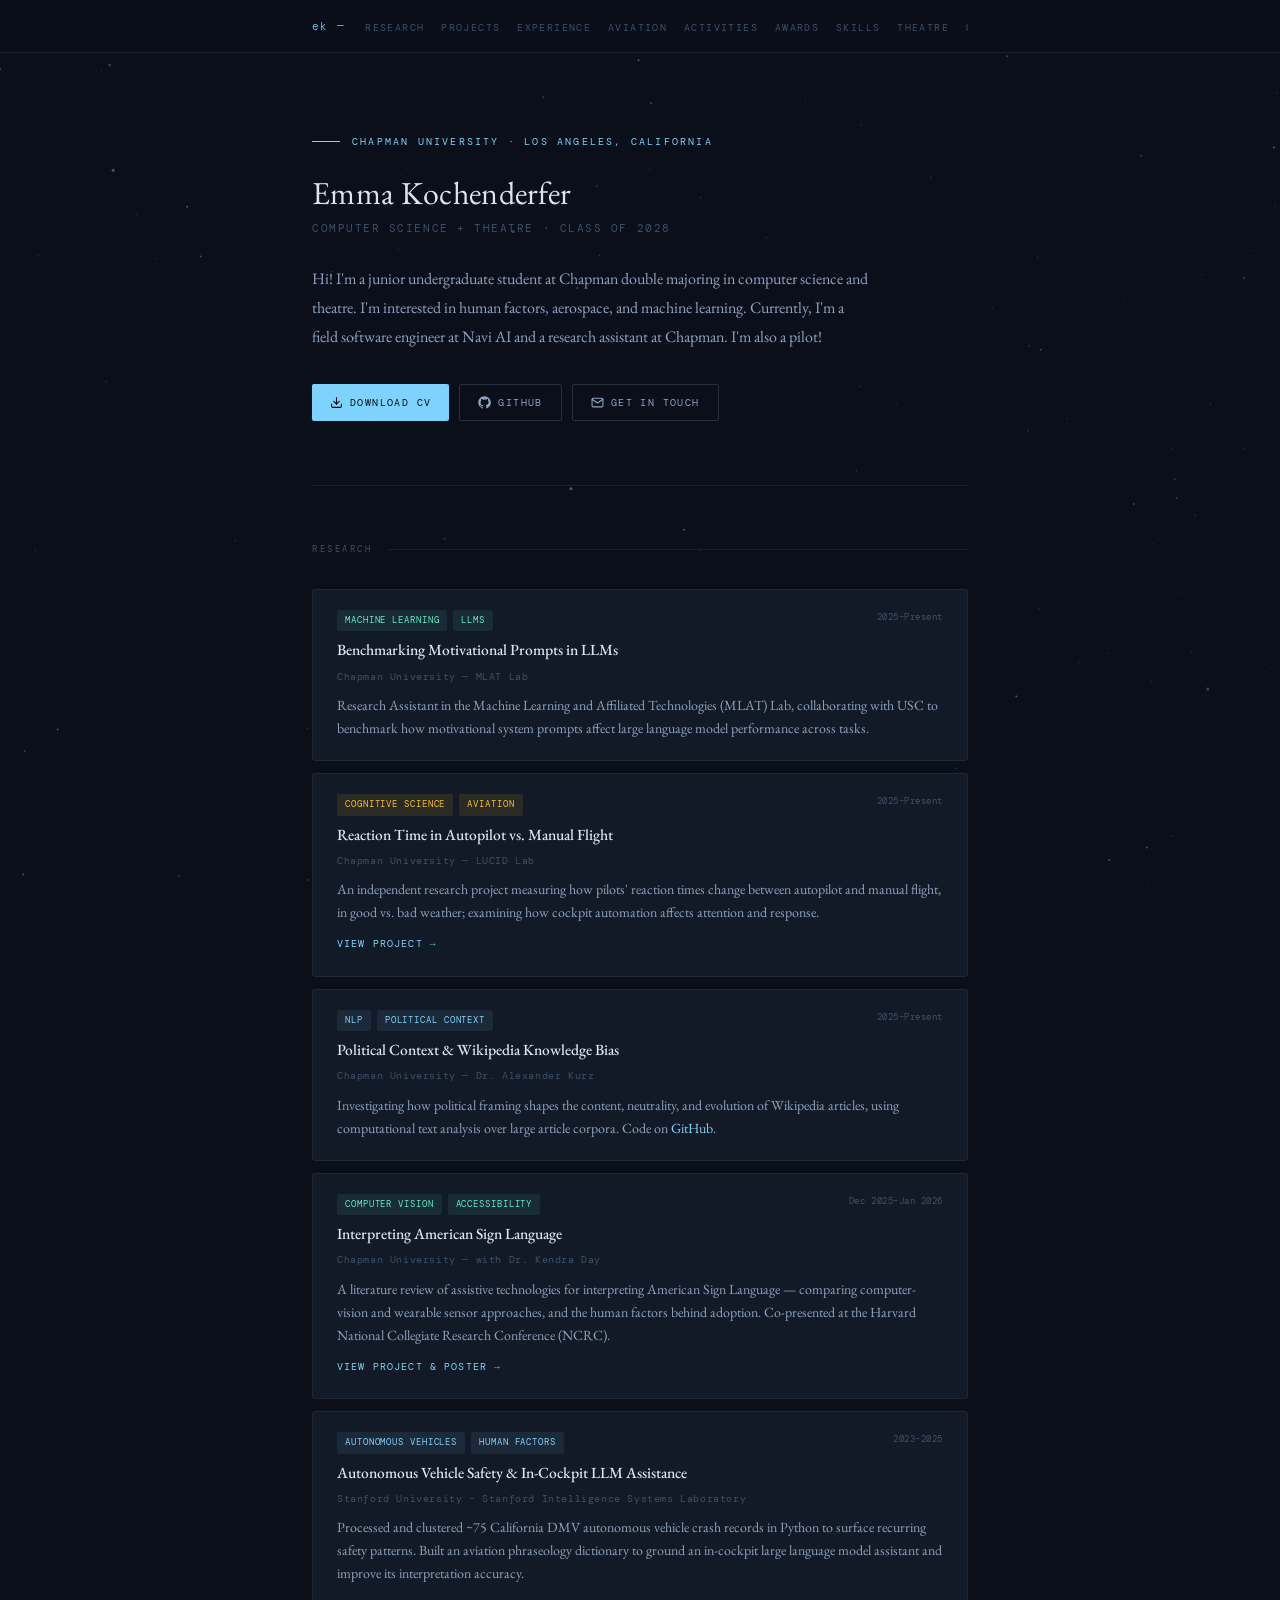
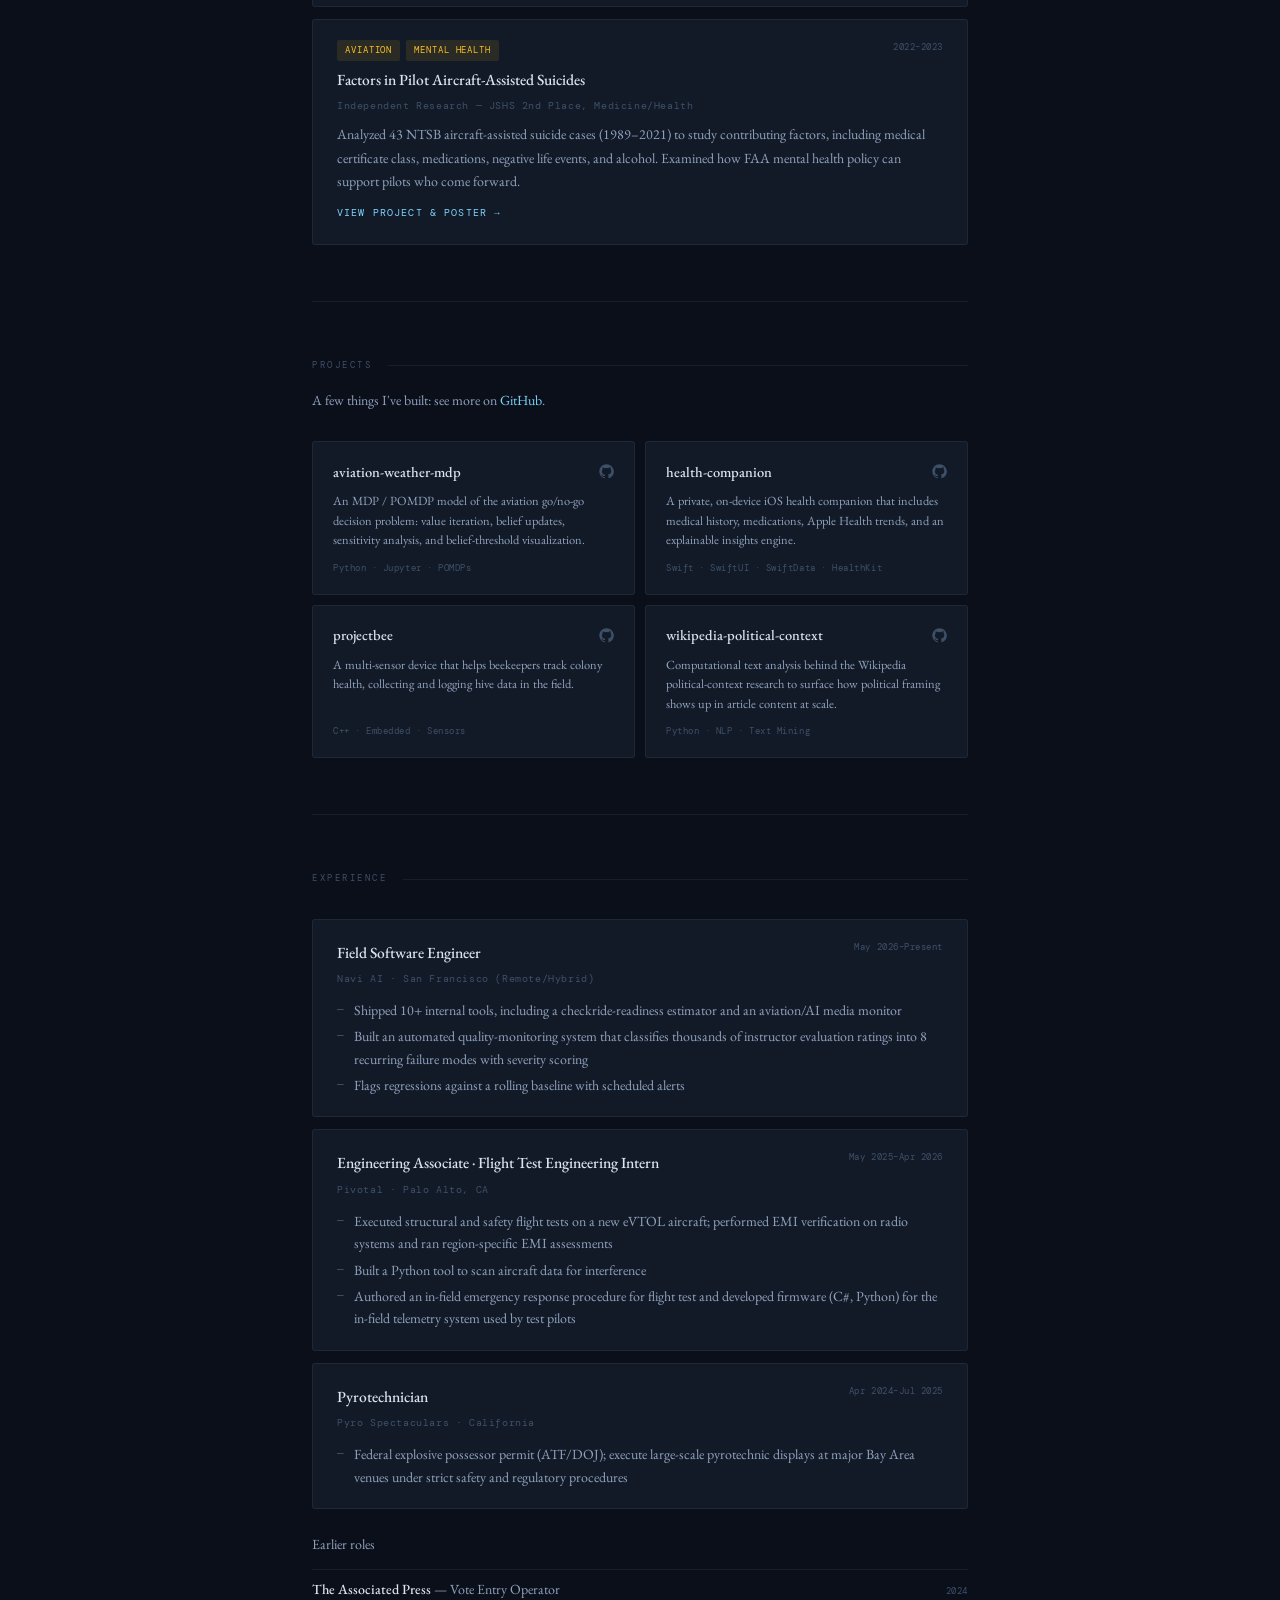
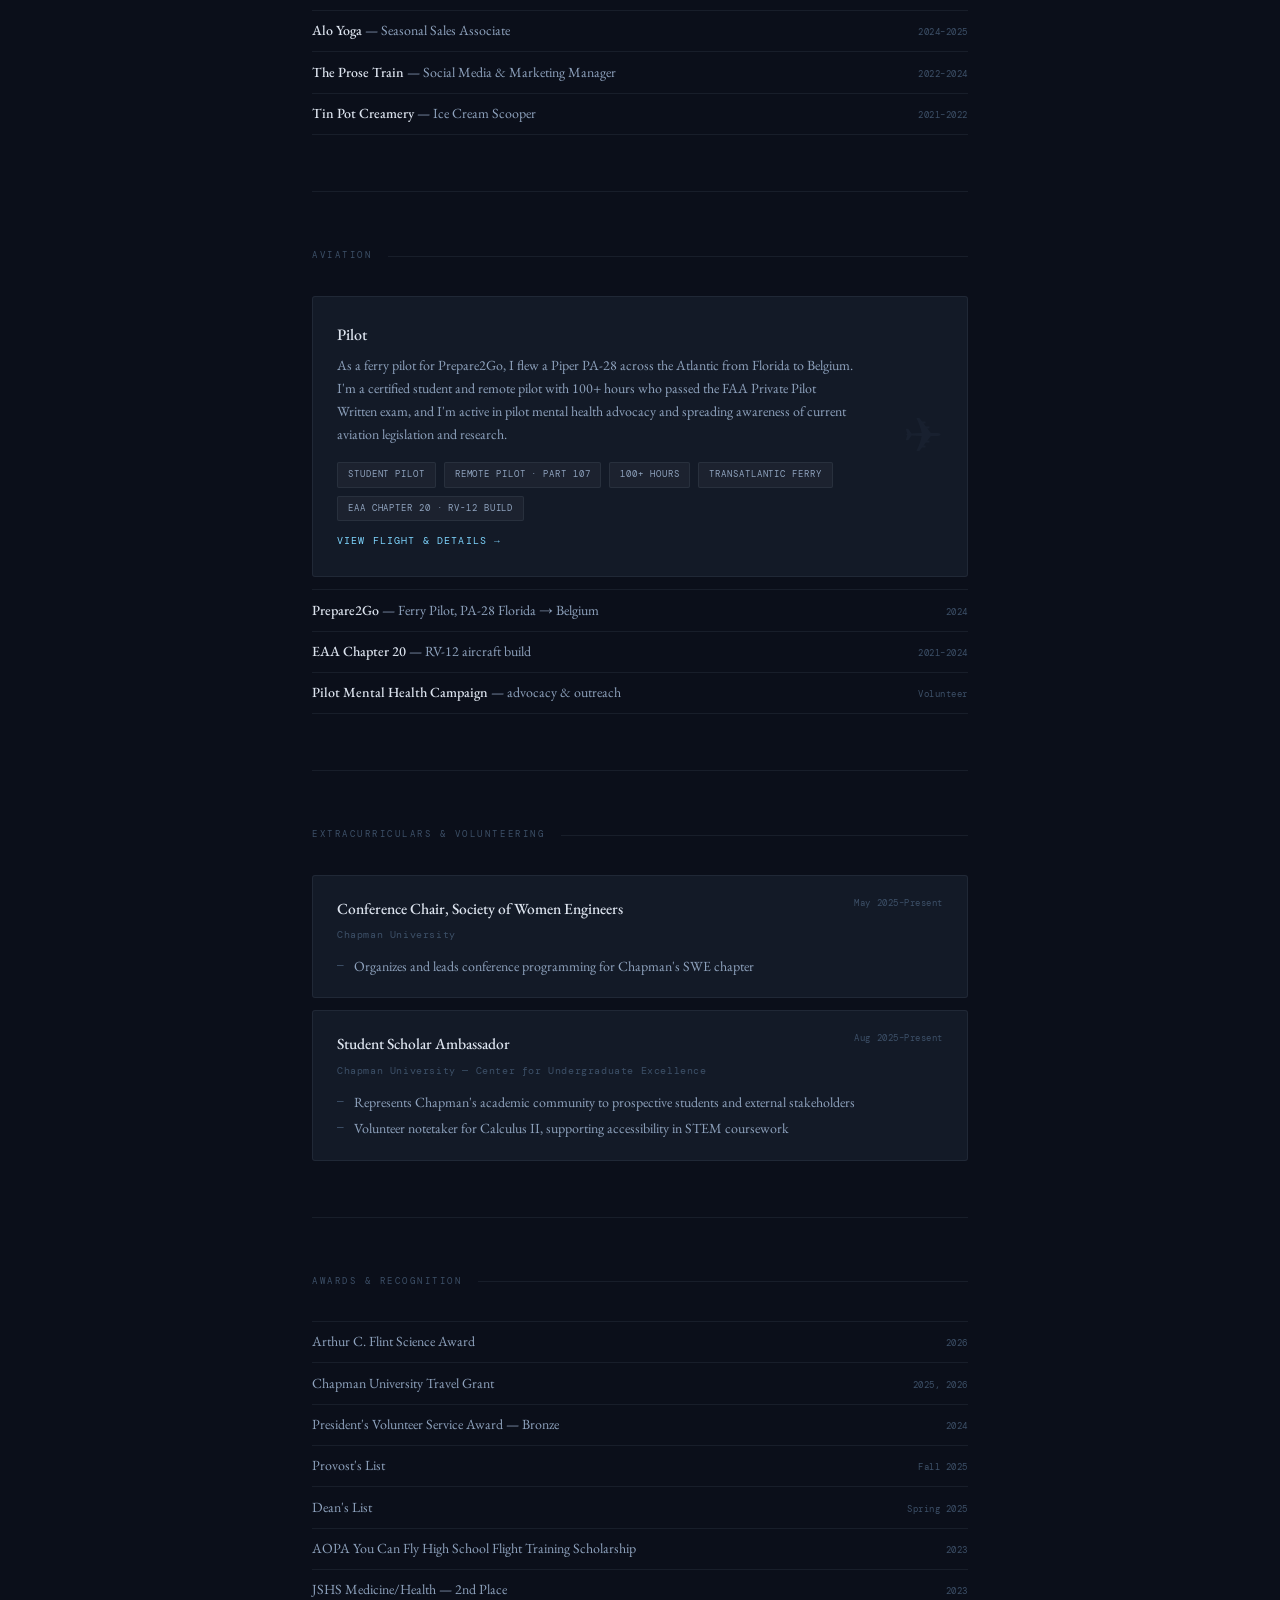
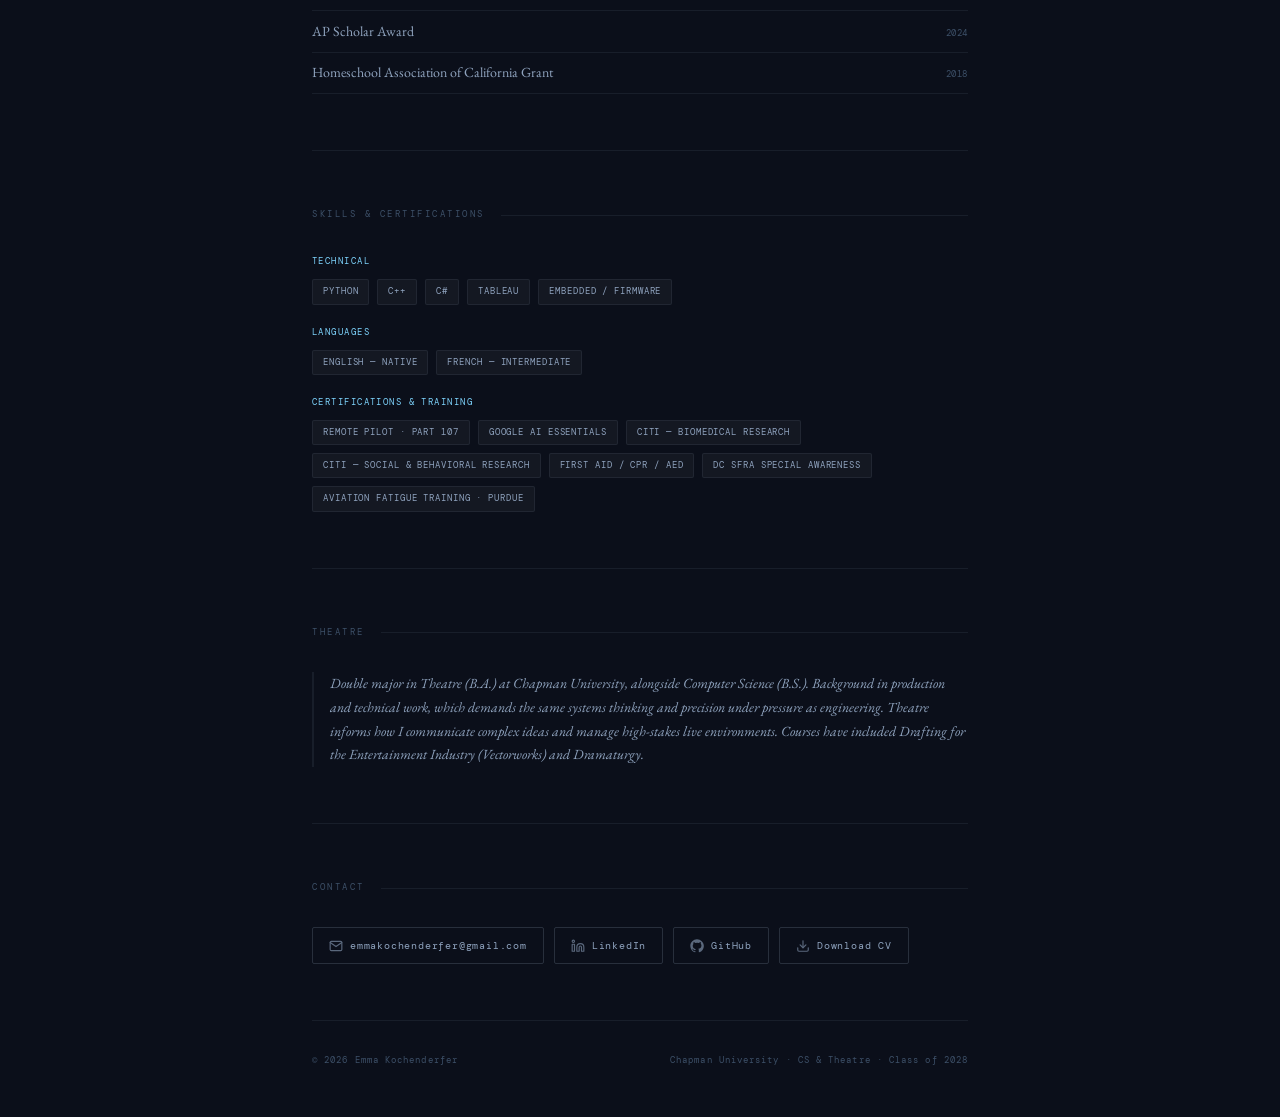
==== commit 6f866a57: "Update index.html" ====
--- a/index.html
+++ b/index.html
@@ -36,7 +36,7 @@
     <h1>Emma Kochenderfer</h1>
     <div class="hero-title">Computer Science + Theatre · Class of 2028</div>
     <p class="hero-bio">
-      Hi! I'm a student at Chapman double majoring in computer science and theatre.
+      Hi! I'm a junior undergraduate student at Chapman double majoring in computer science and theatre.
       I'm interested in human factors, aerospace, and machine learning. Currently, I'm a
       field software engineer at Navi AI and a research assistant at Chapman. I'm also a pilot!
     </p>
@@ -76,7 +76,7 @@
         </div>
         <div class="r-title">Benchmarking Motivational Prompts in LLMs</div>
         <div class="r-institution">Chapman University — MLAT Lab </div>
-        <div class="r-desc">Research assistant in the Machine Learning and Affiliated Technologies (MLAT) Lab, collaborating with USC to benchmark how motivational system prompts affect large language model performance across tasks.</div>
+        <div class="r-desc">Research Assistant in the Machine Learning and Affiliated Technologies (MLAT) Lab, collaborating with USC to benchmark how motivational system prompts affect large language model performance across tasks.</div>
       </div>
 
       <a class="r-card" href="research-pilot-cognition.html">
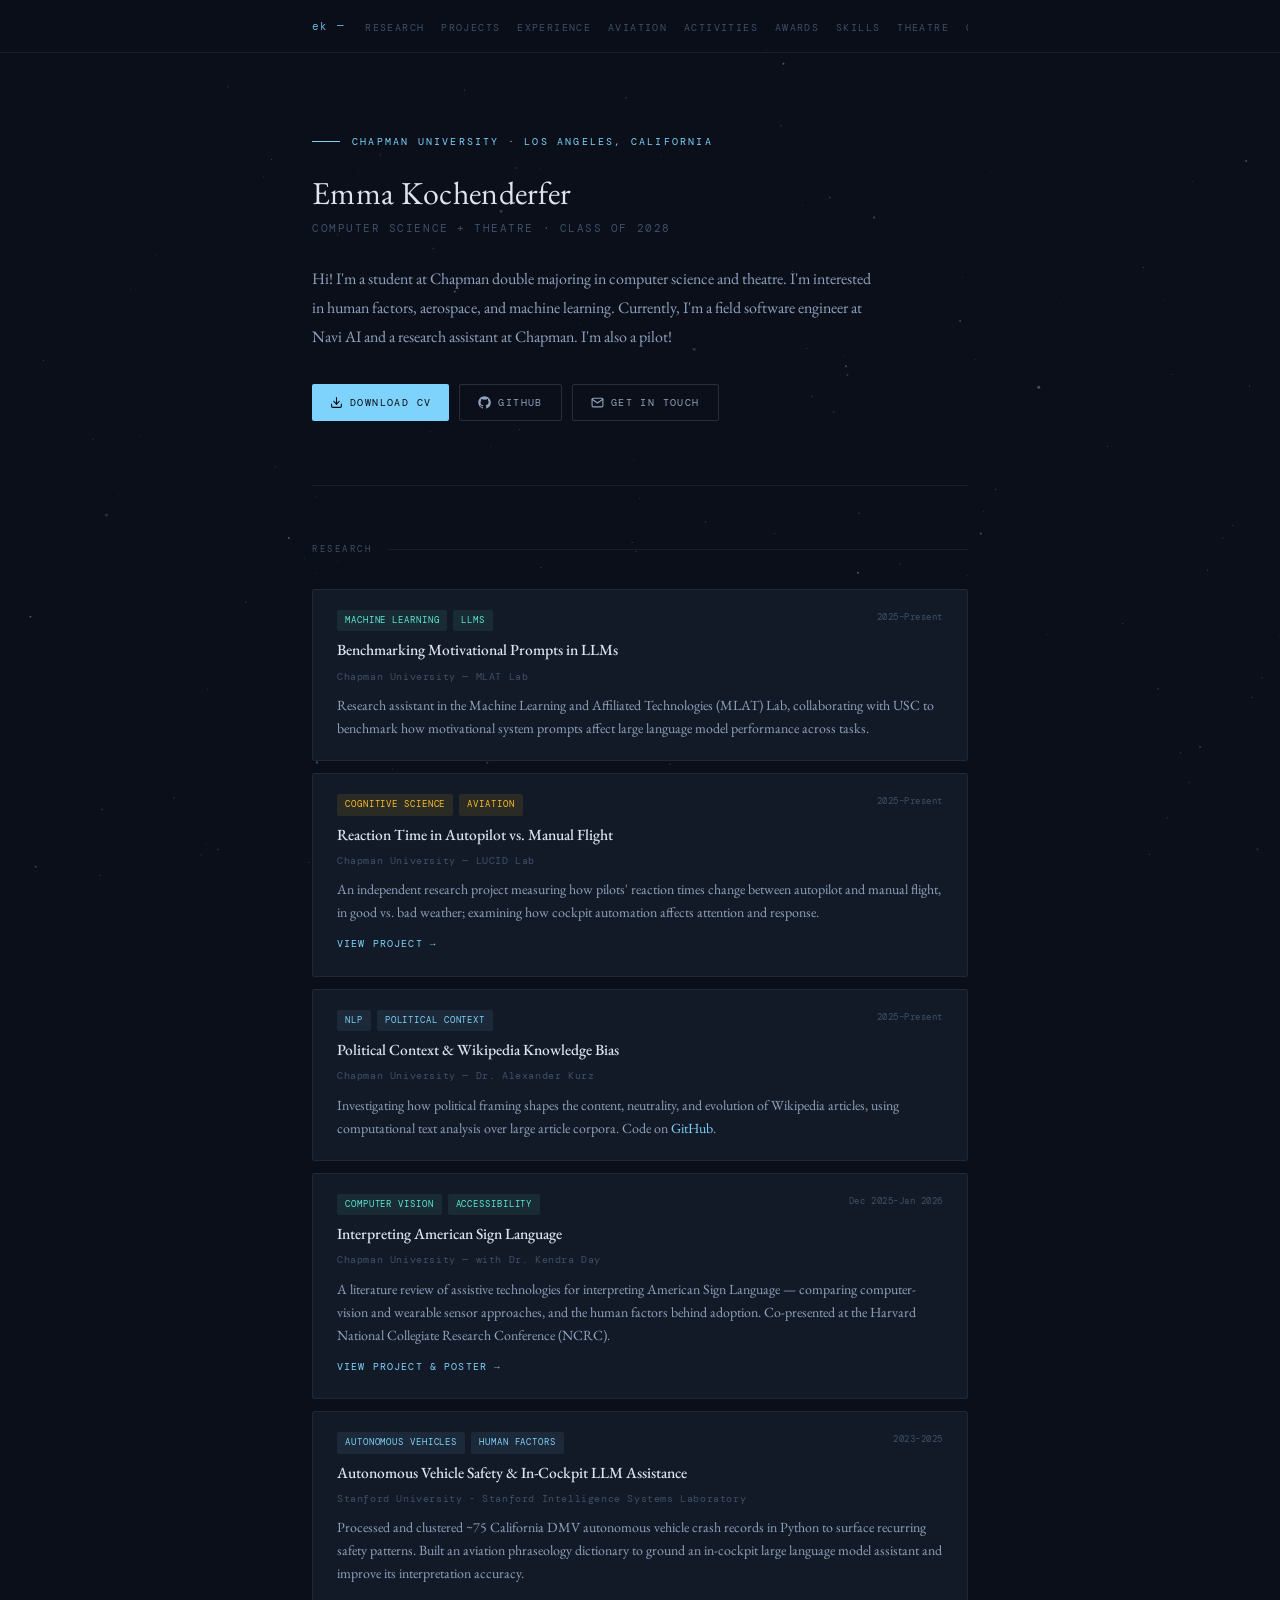
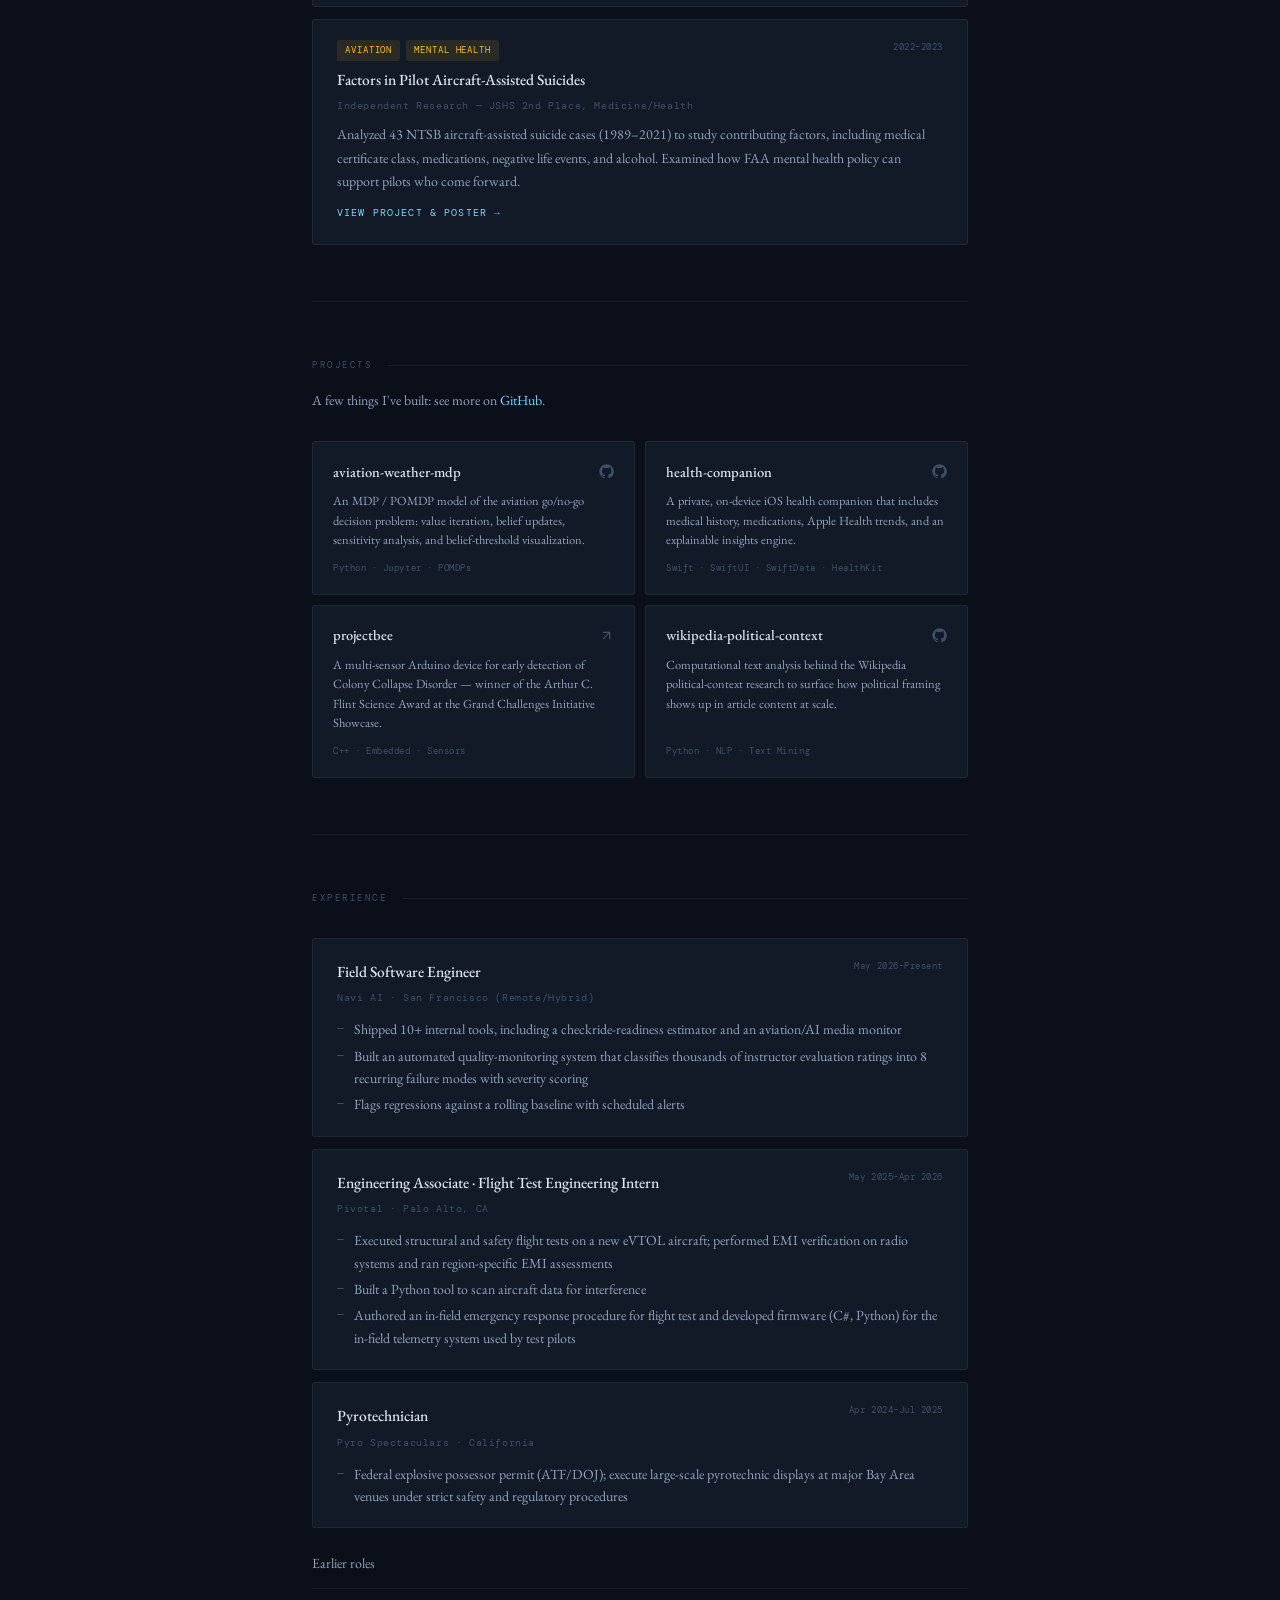
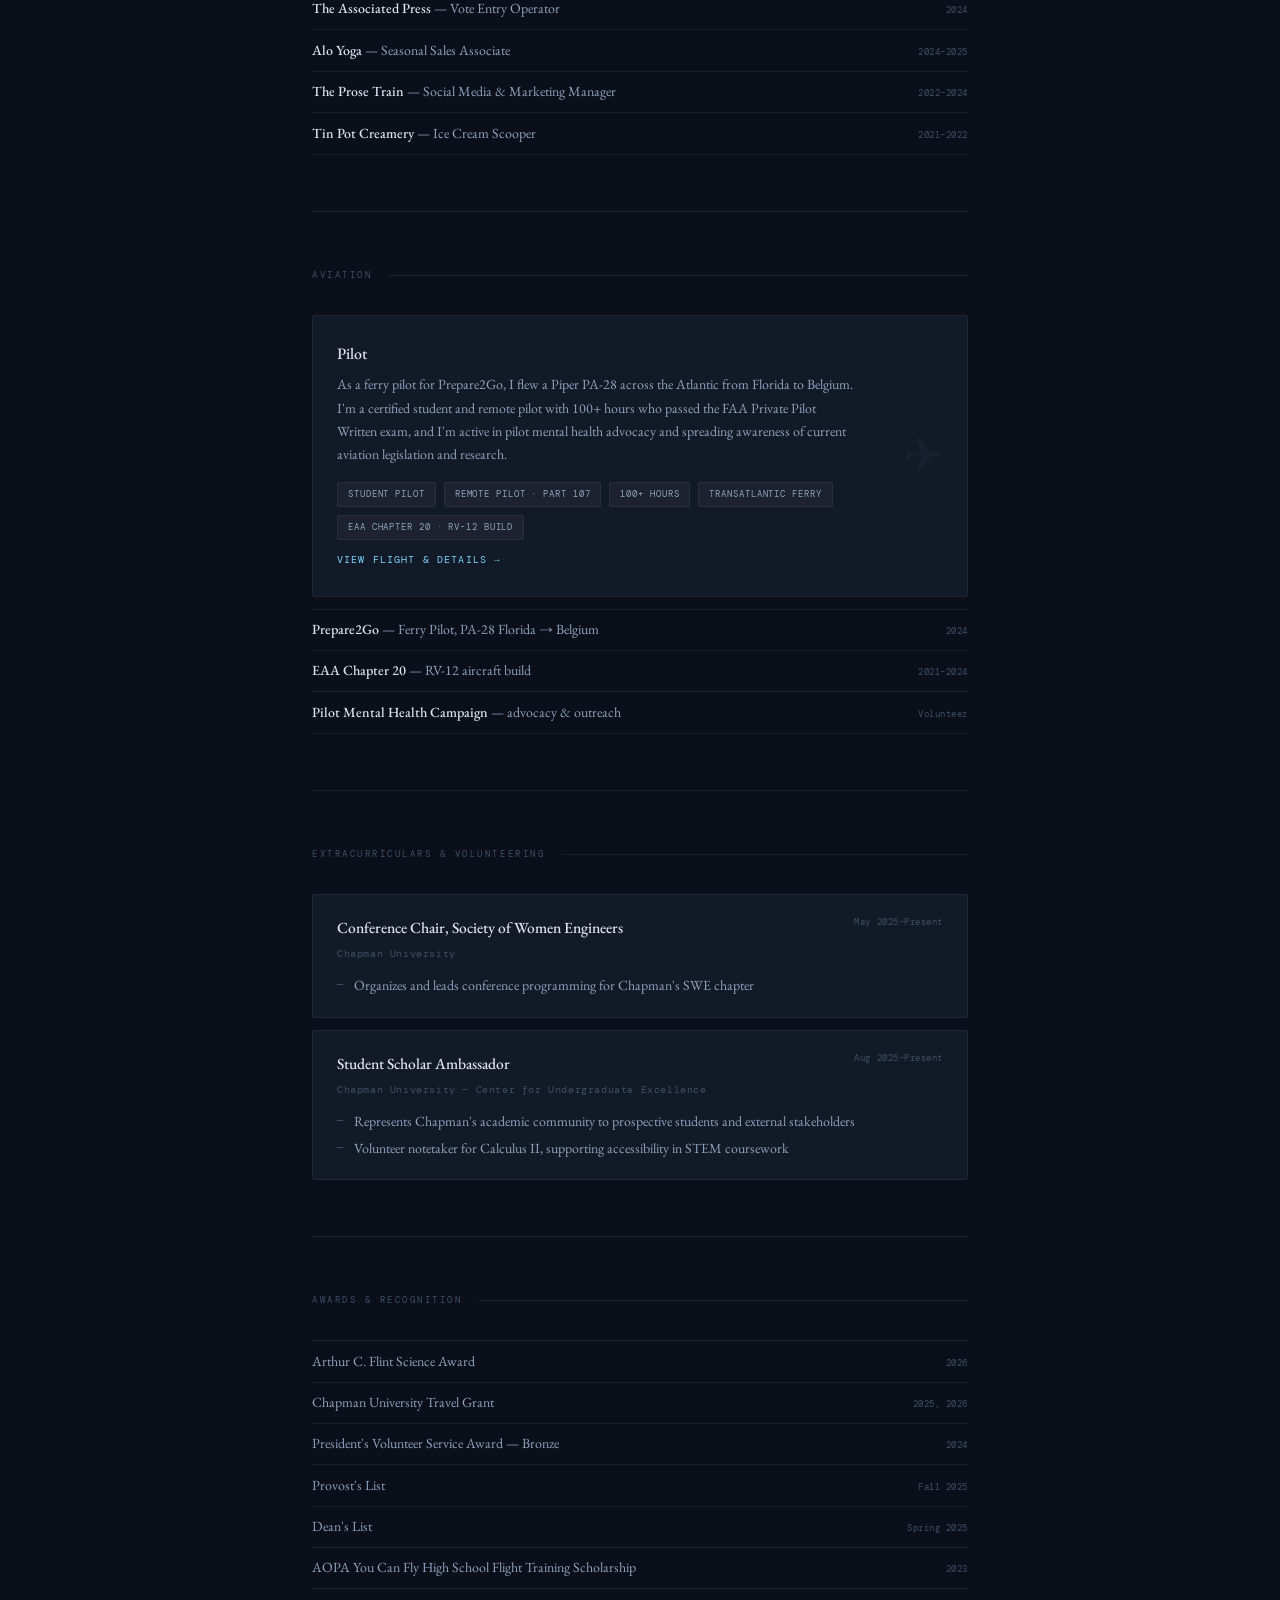
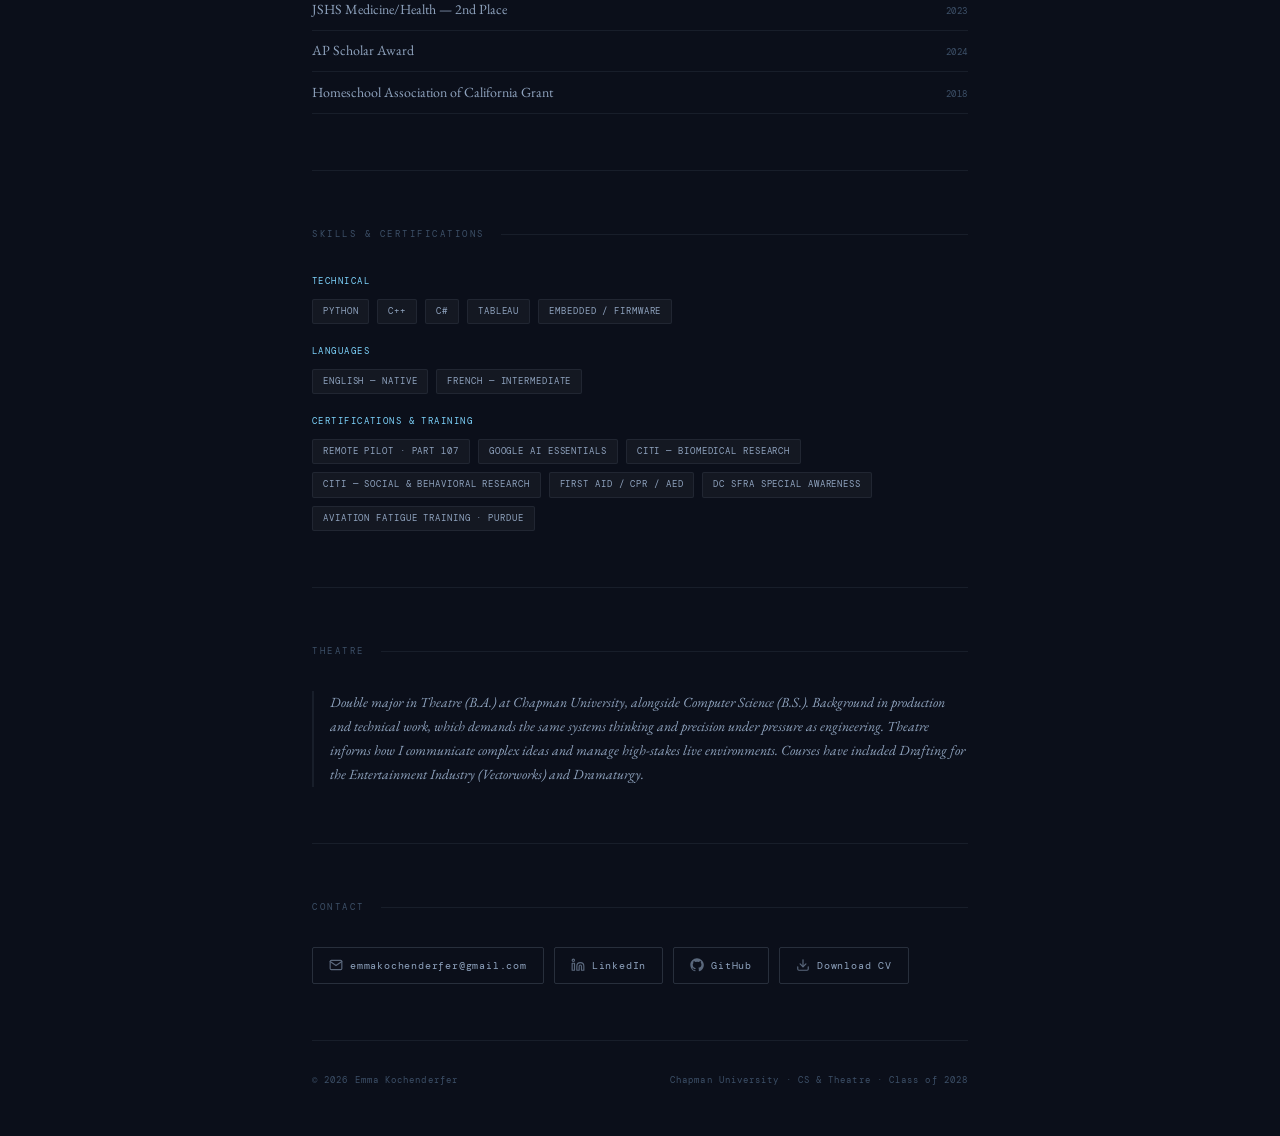
==== commit bdd8efc8: "adding projectbee detail page, update readme" ====
--- a/index.html
+++ b/index.html
@@ -36,7 +36,7 @@
     <h1>Emma Kochenderfer</h1>
     <div class="hero-title">Computer Science + Theatre · Class of 2028</div>
     <p class="hero-bio">
-      Hi! I'm a junior undergraduate student at Chapman double majoring in computer science and theatre.
+      Hi! I'm a student at Chapman double majoring in computer science and theatre.
       I'm interested in human factors, aerospace, and machine learning. Currently, I'm a
       field software engineer at Navi AI and a research assistant at Chapman. I'm also a pilot!
     </p>
@@ -76,7 +76,7 @@
         </div>
         <div class="r-title">Benchmarking Motivational Prompts in LLMs</div>
         <div class="r-institution">Chapman University — MLAT Lab </div>
-        <div class="r-desc">Research Assistant in the Machine Learning and Affiliated Technologies (MLAT) Lab, collaborating with USC to benchmark how motivational system prompts affect large language model performance across tasks.</div>
+        <div class="r-desc">Research assistant in the Machine Learning and Affiliated Technologies (MLAT) Lab, collaborating with USC to benchmark how motivational system prompts affect large language model performance across tasks.</div>
       </div>
 
       <a class="r-card" href="research-pilot-cognition.html">
@@ -179,12 +179,12 @@
         <div class="proj-stack">Swift · SwiftUI · SwiftData · HealthKit</div>
       </a>
 
-      <a class="proj-card" href="https://github.com/kochenderferc/projectbee" target="_blank" rel="noopener">
+      <a class="proj-card" href="projectbee.html">
         <div class="proj-head">
           <span class="proj-title">projectbee</span>
-          <svg class="proj-gh" xmlns="http://www.w3.org/2000/svg" viewBox="0 0 24 24" fill="currentColor"><path d="M12 .5C5.7.5.5 5.7.5 12c0 5.1 3.3 9.4 7.9 10.9.6.1.8-.2.8-.5v-1.7c-3.2.7-3.9-1.5-3.9-1.5-.5-1.3-1.3-1.7-1.3-1.7-1.1-.7.1-.7.1-.7 1.2.1 1.8 1.2 1.8 1.2 1 1.8 2.7 1.3 3.4 1 .1-.8.4-1.3.7-1.6-2.6-.3-5.3-1.3-5.3-5.7 0-1.3.5-2.3 1.2-3.1-.1-.3-.5-1.5.1-3.1 0 0 1-.3 3.3 1.2a11.5 11.5 0 0 1 6 0C17.3 4.7 18.3 5 18.3 5c.6 1.6.2 2.8.1 3.1.8.8 1.2 1.8 1.2 3.1 0 4.4-2.7 5.4-5.3 5.7.4.4.8 1.1.8 2.2v3.3c0 .3.2.6.8.5 4.6-1.5 7.9-5.8 7.9-10.9C23.5 5.7 18.3.5 12 .5z"/></svg>
-        </div>
-        <div class="proj-desc">A multi-sensor device that helps beekeepers track colony health, collecting and logging hive data in the field.</div>
+          <svg class="proj-gh" xmlns="http://www.w3.org/2000/svg" viewBox="0 0 24 24" fill="none" stroke="currentColor" stroke-width="2" stroke-linecap="round" stroke-linejoin="round"><line x1="7" y1="17" x2="17" y2="7"/><polyline points="7 7 17 7 17 17"/></svg>
+        </div>
+        <div class="proj-desc">A multi-sensor Arduino device for early detection of Colony Collapse Disorder — winner of the Arthur C. Flint Science Award at the Grand Challenges Initiative Showcase.</div>
         <div class="proj-stack">C++ · Embedded · Sensors</div>
       </a>
 
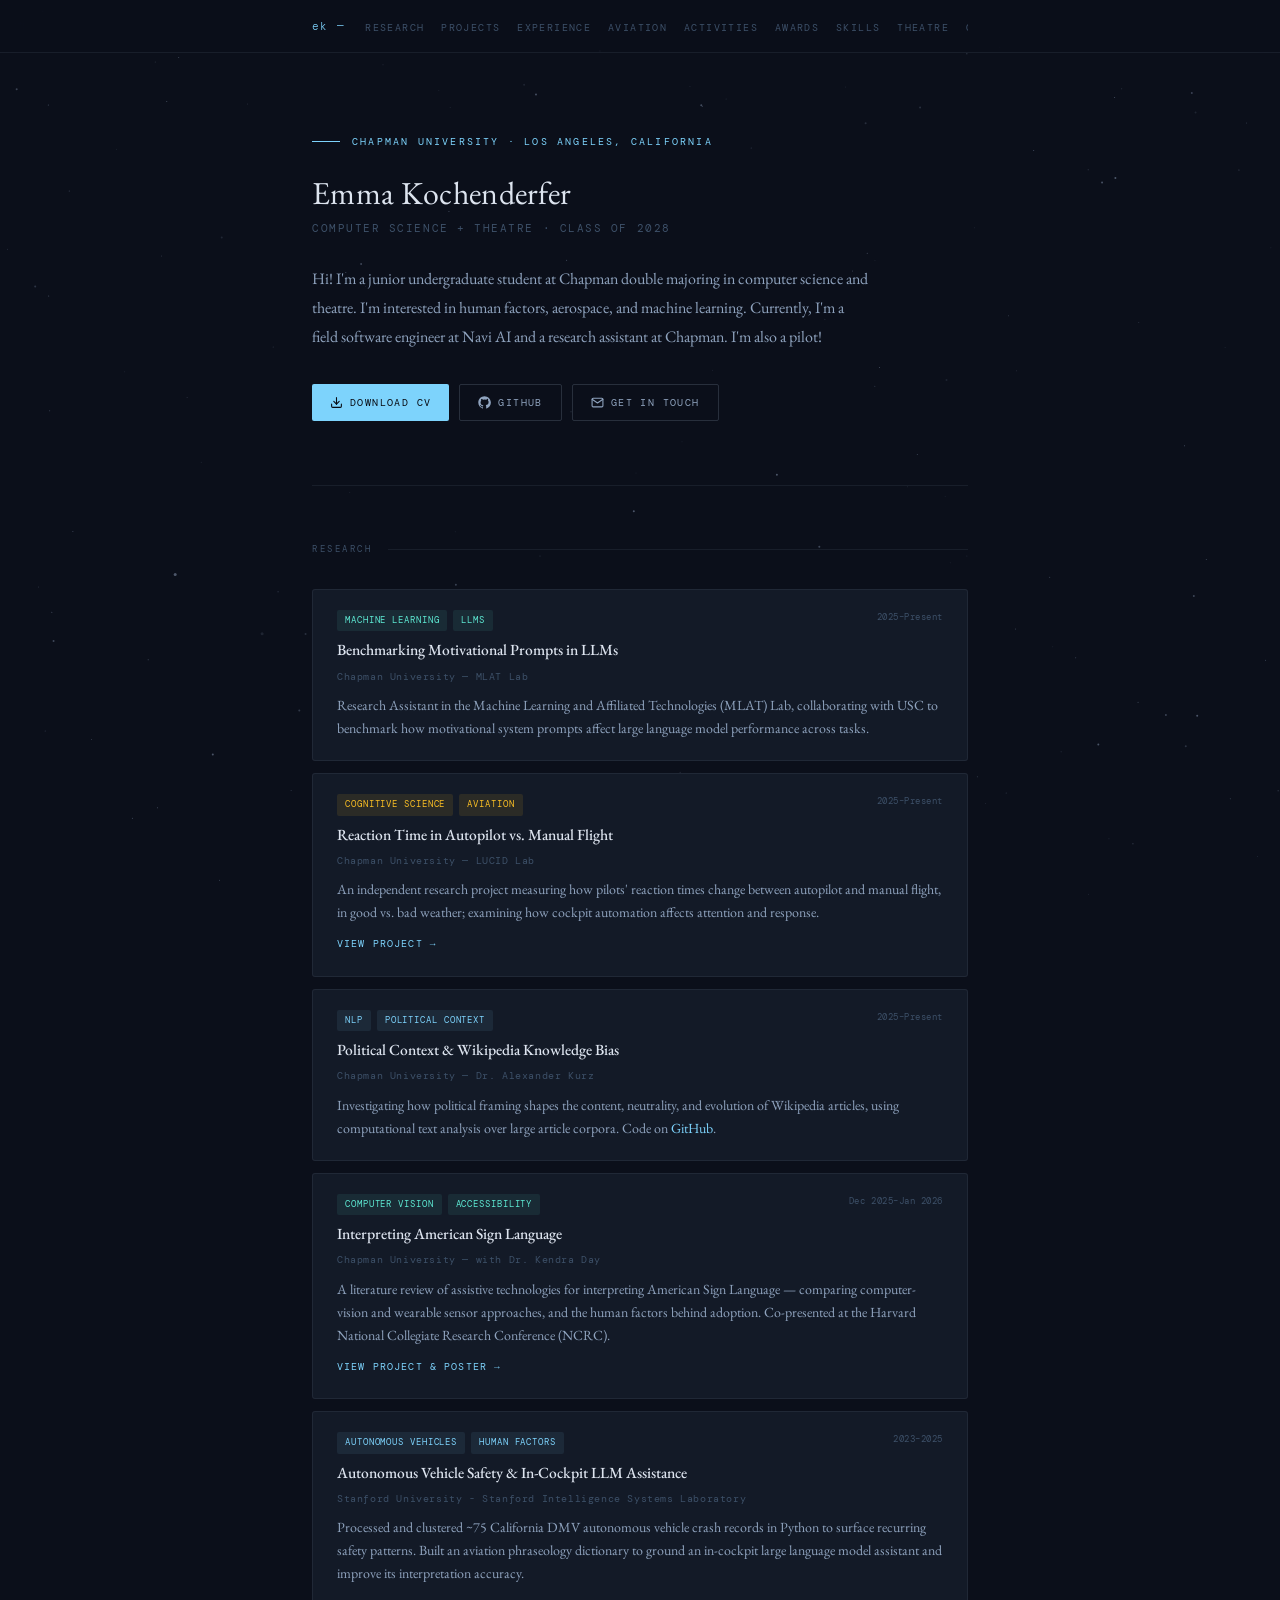
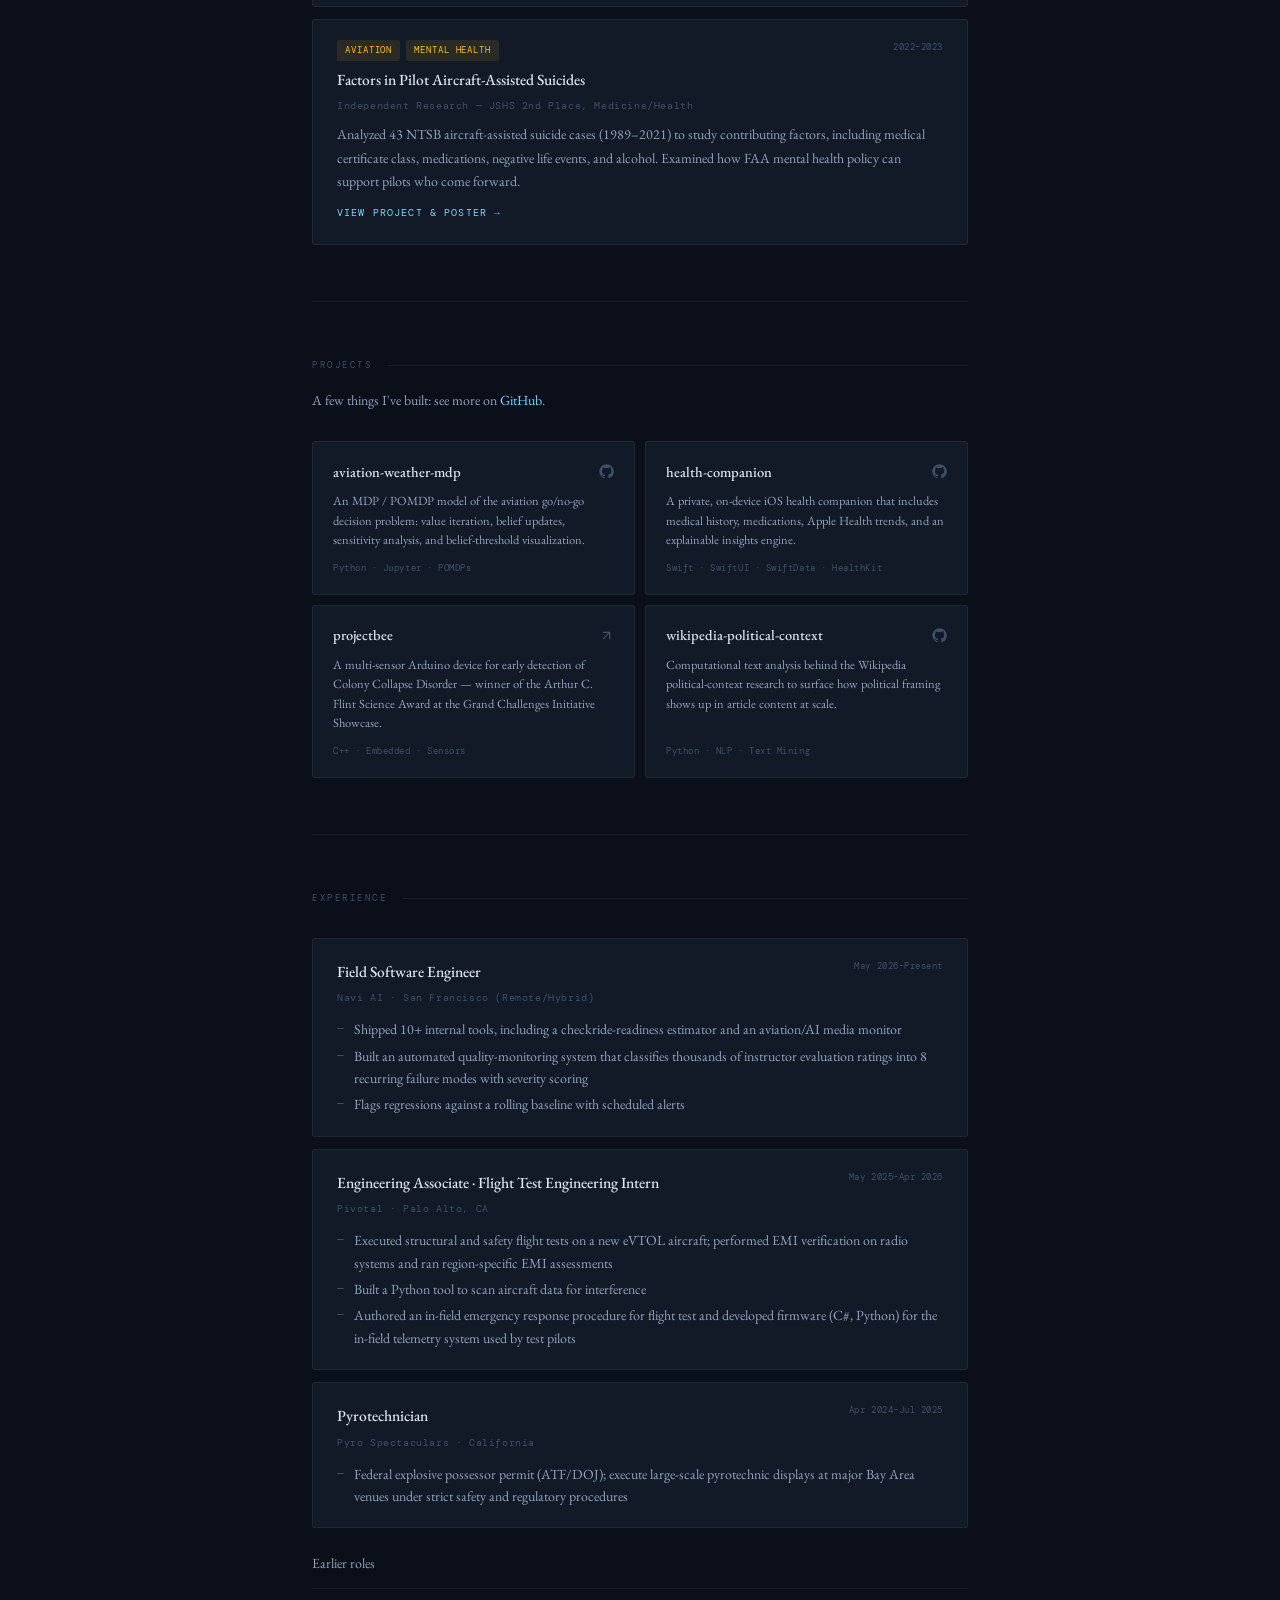
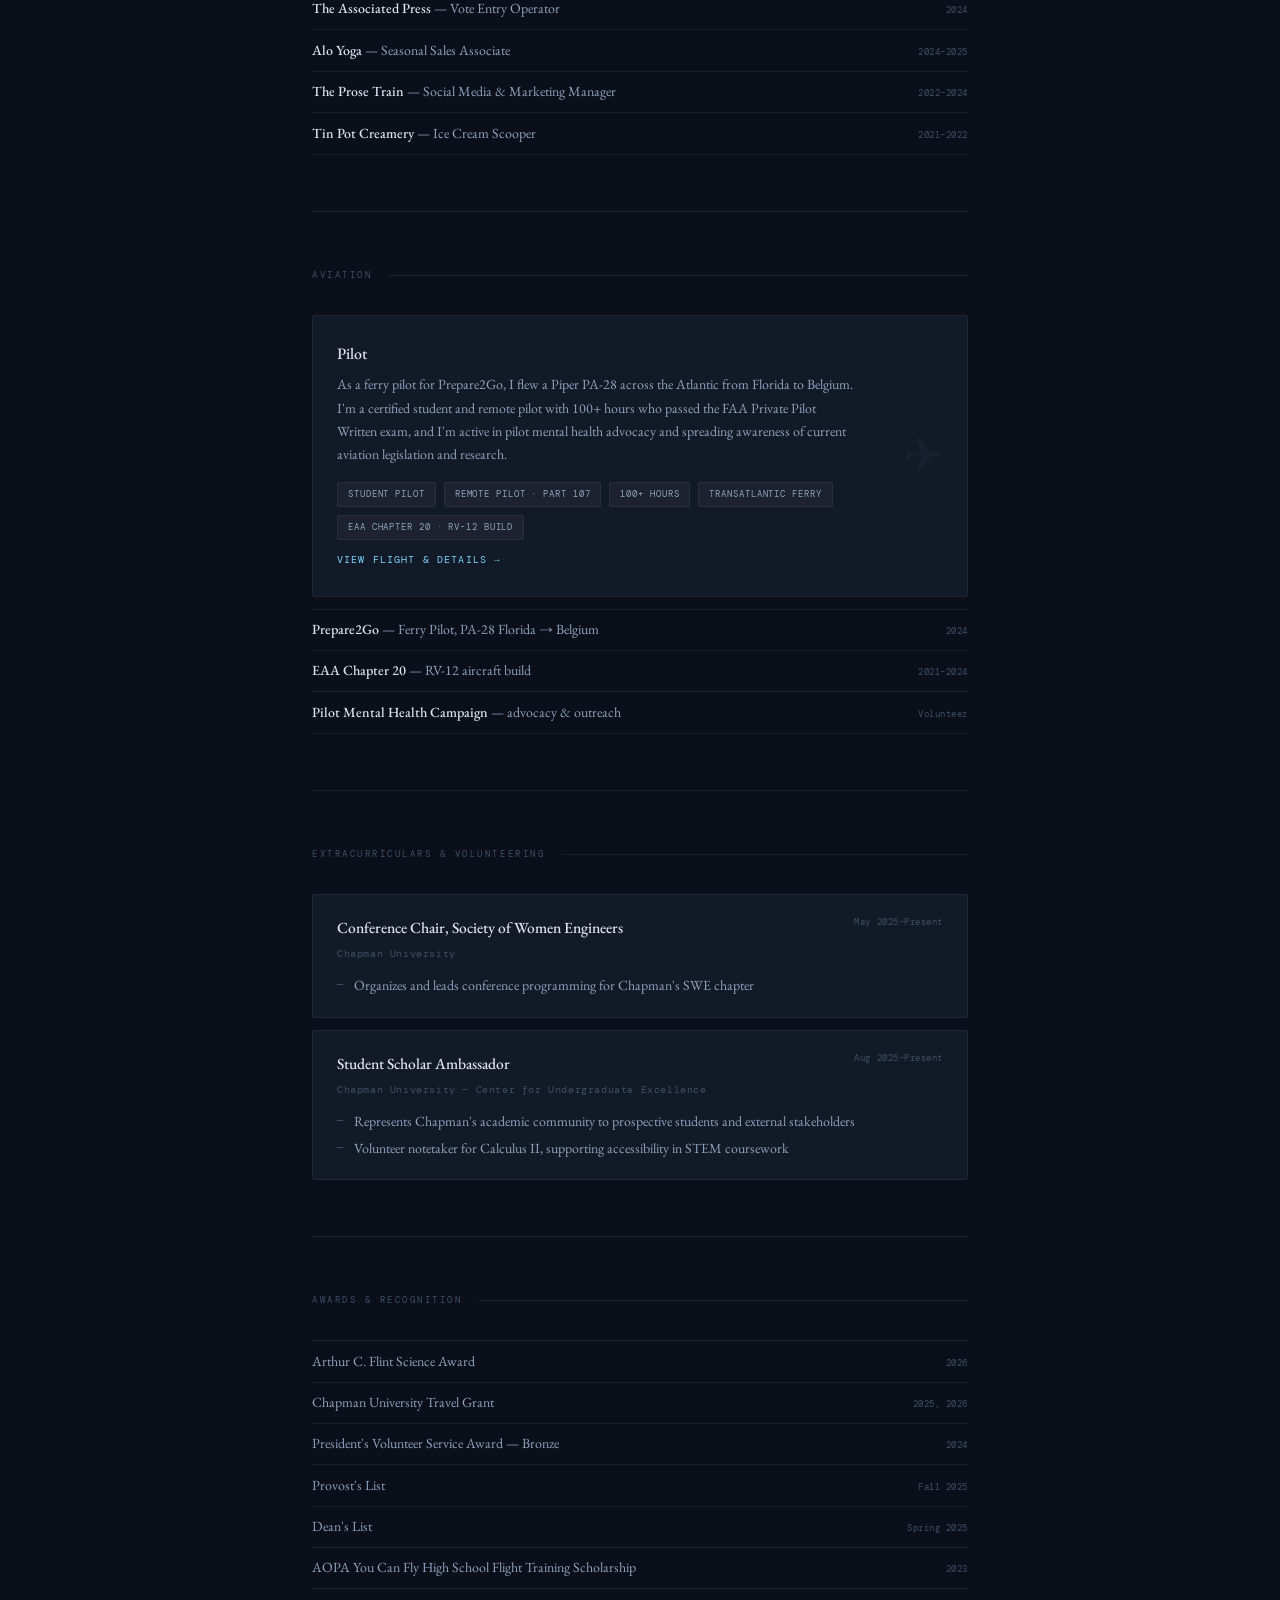
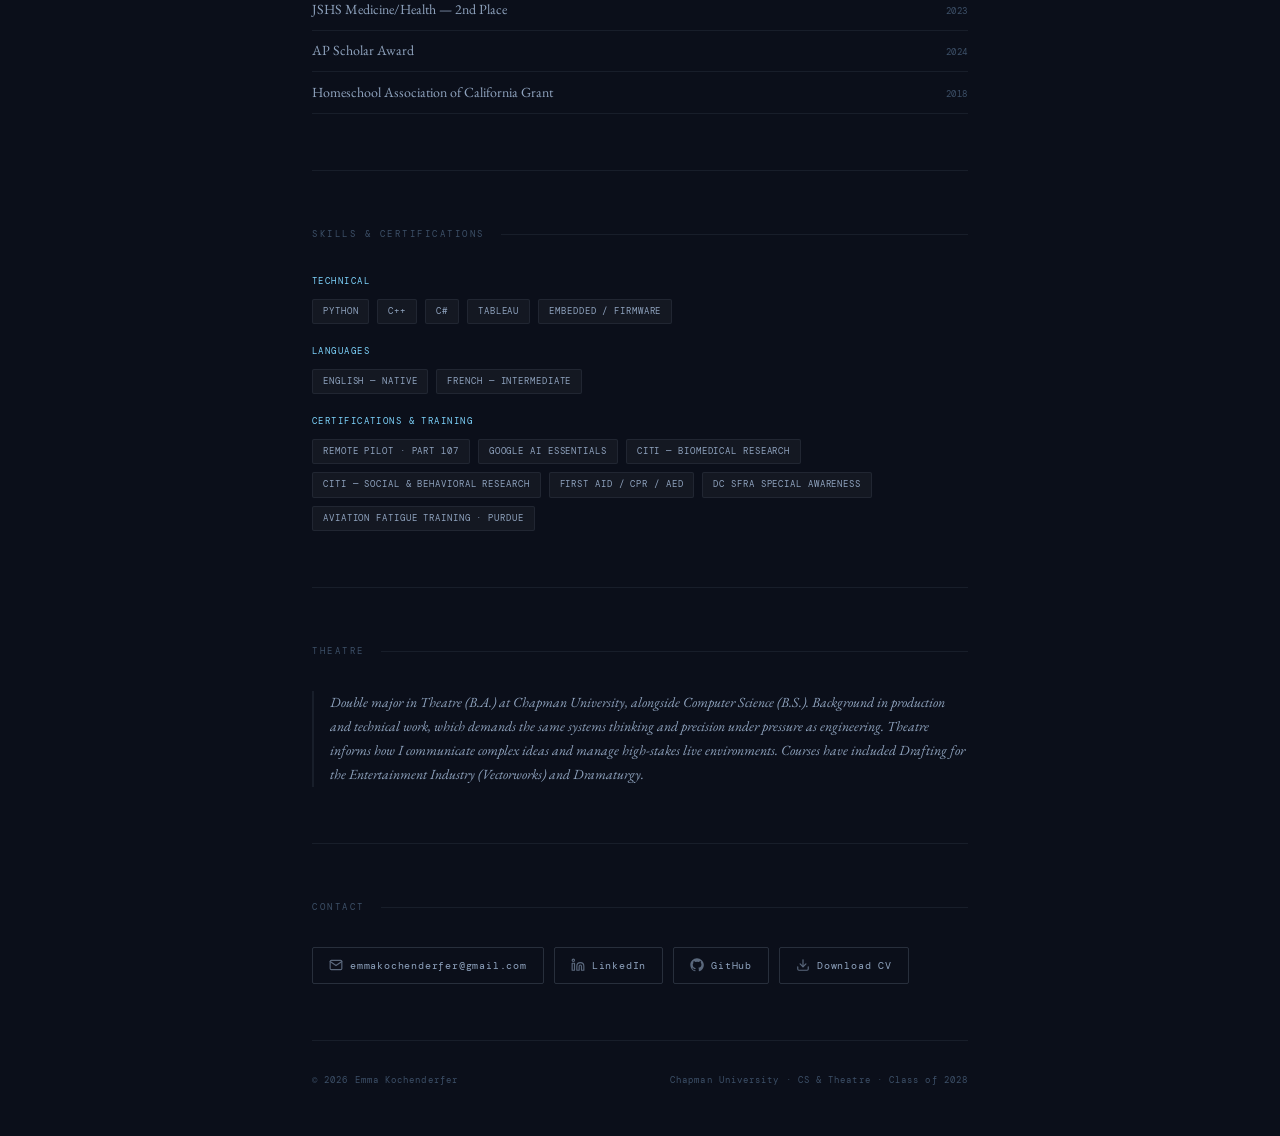
==== commit dc5f9d7a: "Merge branch 'main' of https://github.com/kochenderferc/portfolio # Conflicts: #	README.md" ====
--- a/index.html
+++ b/index.html
@@ -36,7 +36,7 @@
     <h1>Emma Kochenderfer</h1>
     <div class="hero-title">Computer Science + Theatre · Class of 2028</div>
     <p class="hero-bio">
-      Hi! I'm a student at Chapman double majoring in computer science and theatre.
+      Hi! I'm a junior undergraduate student at Chapman double majoring in computer science and theatre.
       I'm interested in human factors, aerospace, and machine learning. Currently, I'm a
       field software engineer at Navi AI and a research assistant at Chapman. I'm also a pilot!
     </p>
@@ -76,7 +76,7 @@
         </div>
         <div class="r-title">Benchmarking Motivational Prompts in LLMs</div>
         <div class="r-institution">Chapman University — MLAT Lab </div>
-        <div class="r-desc">Research assistant in the Machine Learning and Affiliated Technologies (MLAT) Lab, collaborating with USC to benchmark how motivational system prompts affect large language model performance across tasks.</div>
+        <div class="r-desc">Research Assistant in the Machine Learning and Affiliated Technologies (MLAT) Lab, collaborating with USC to benchmark how motivational system prompts affect large language model performance across tasks.</div>
       </div>
 
       <a class="r-card" href="research-pilot-cognition.html">
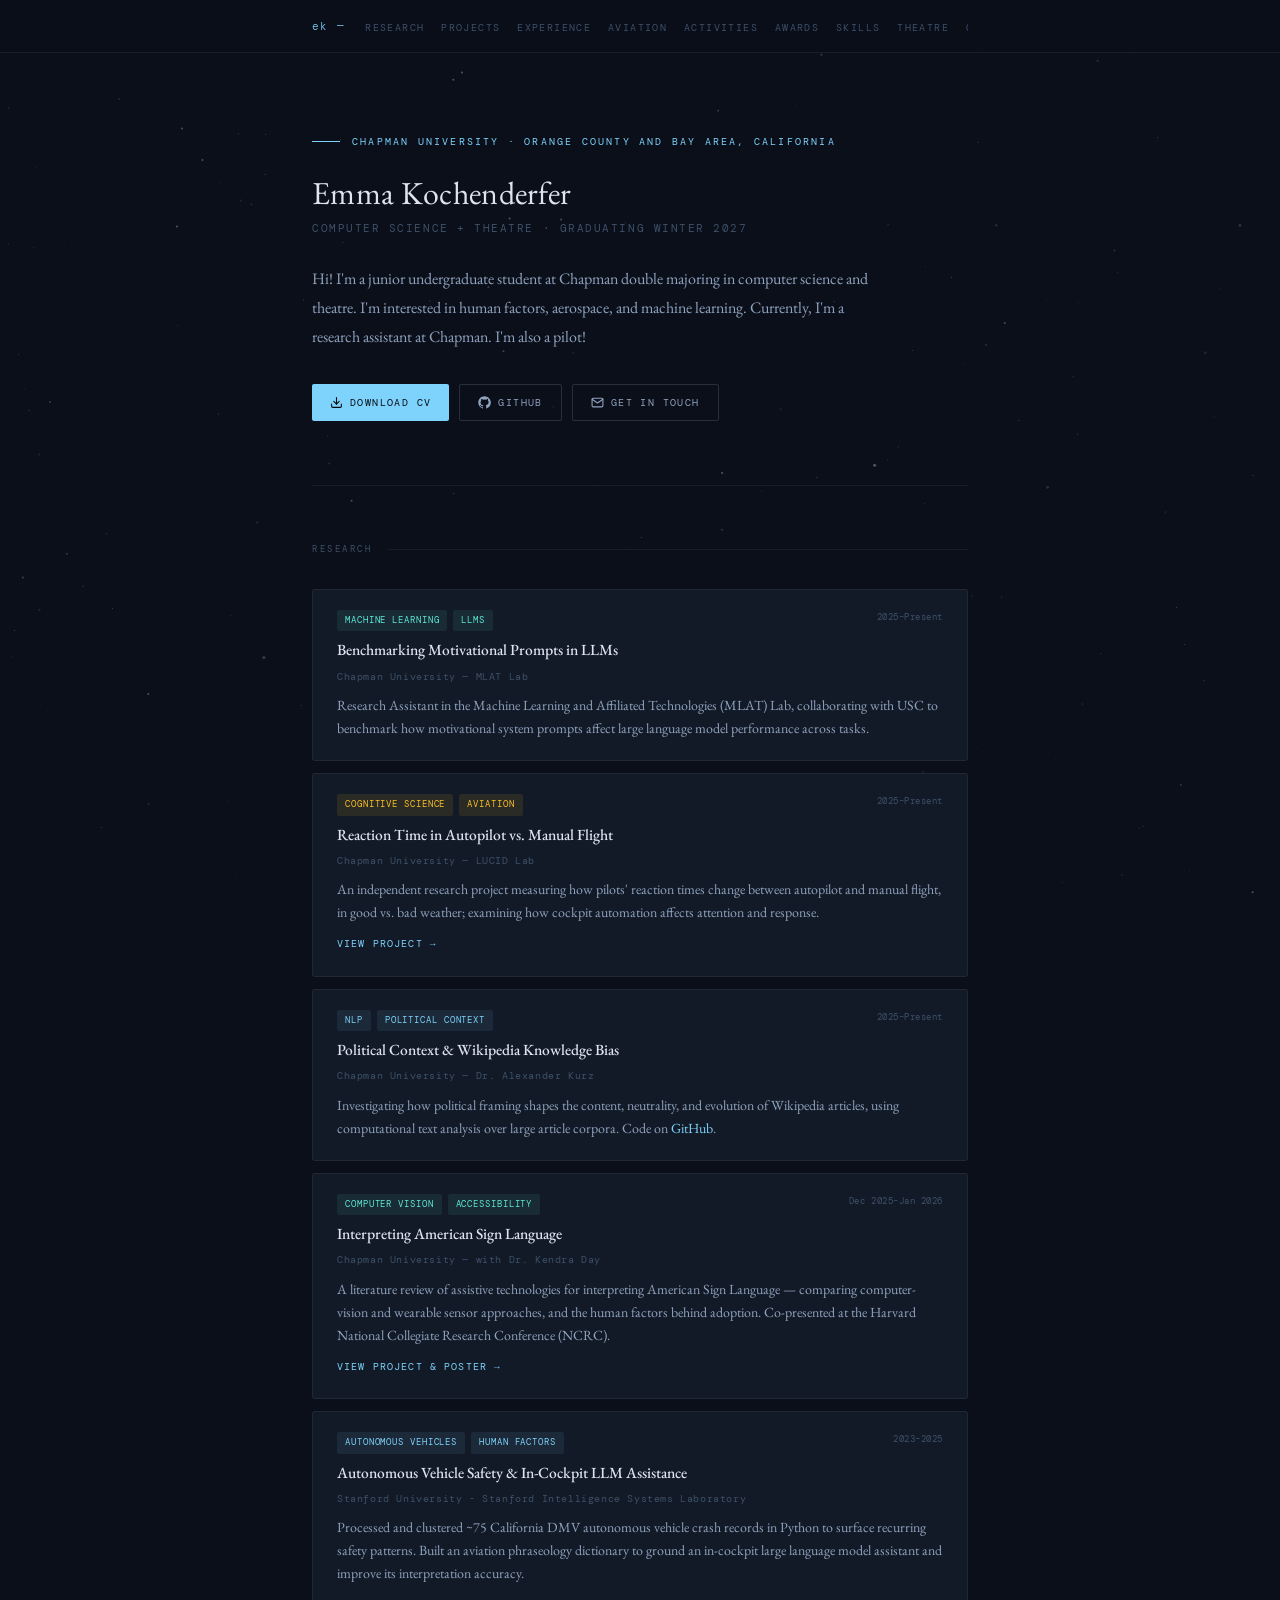
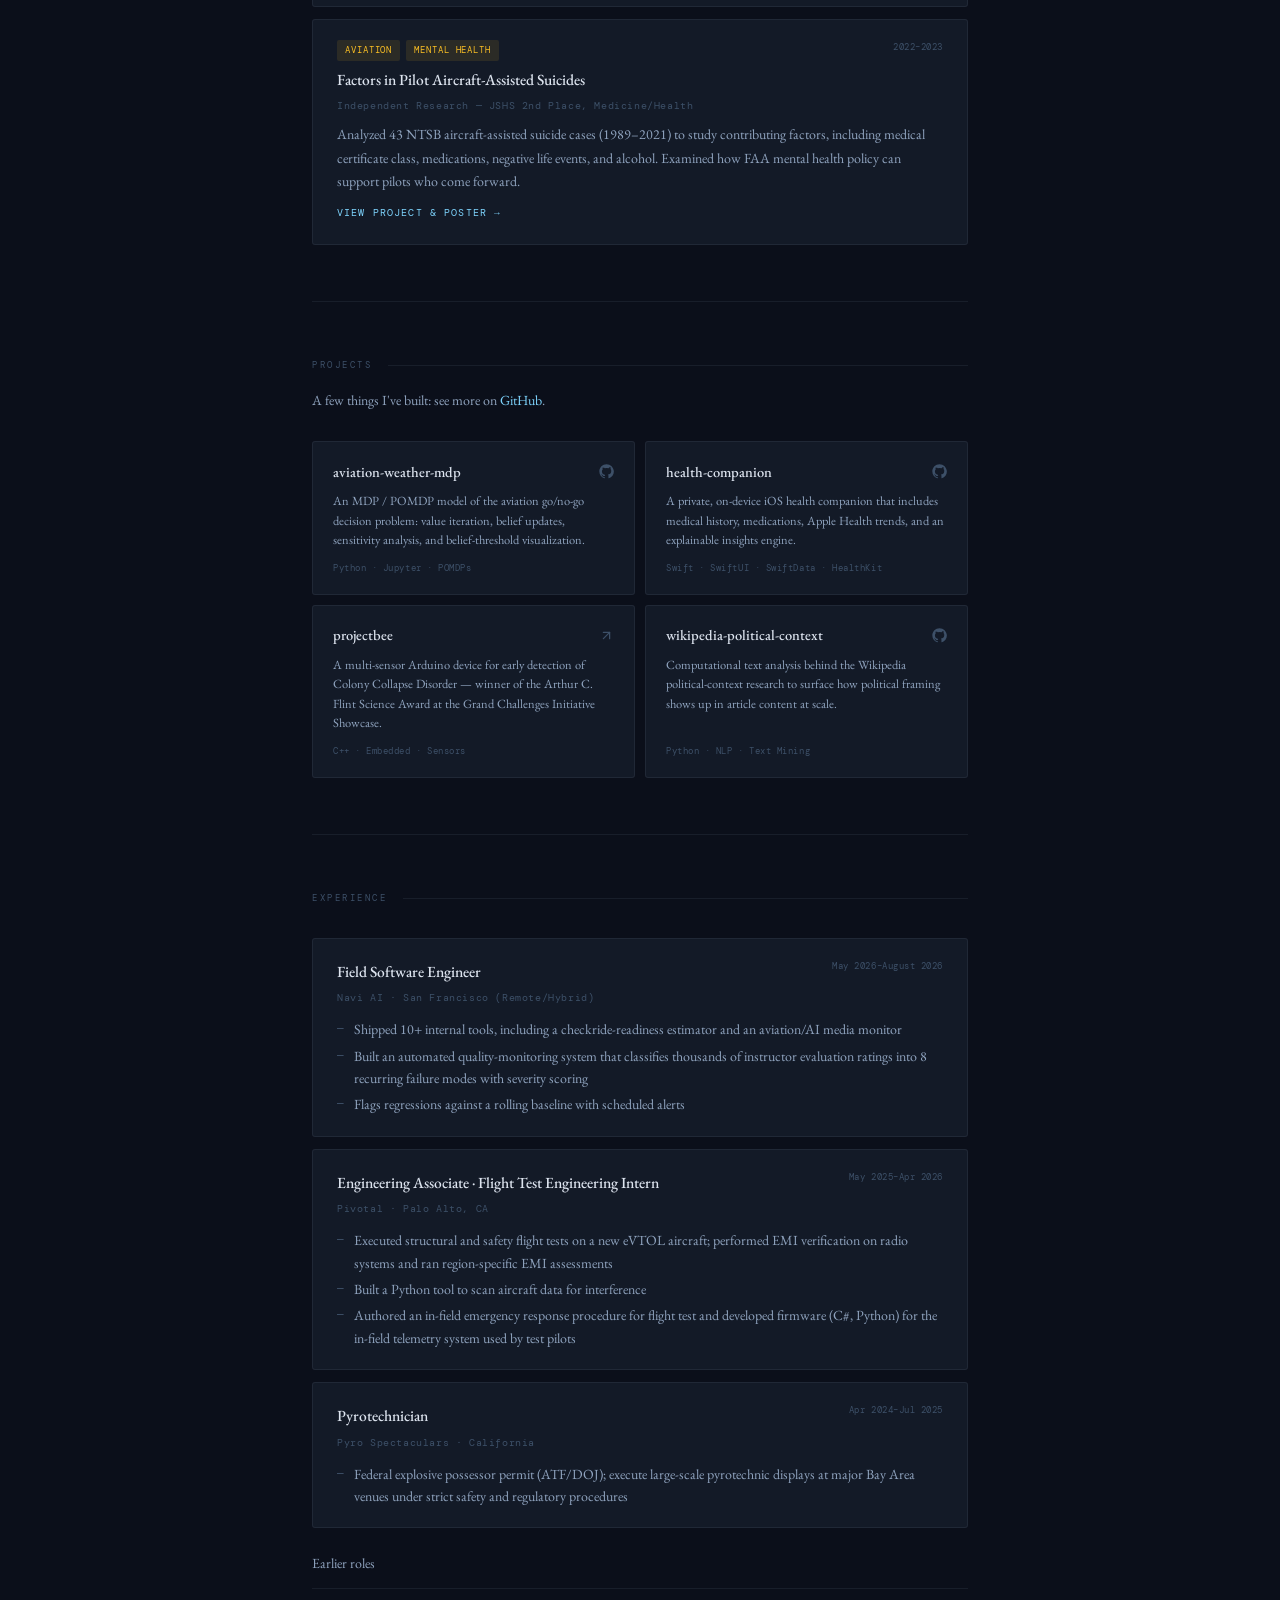
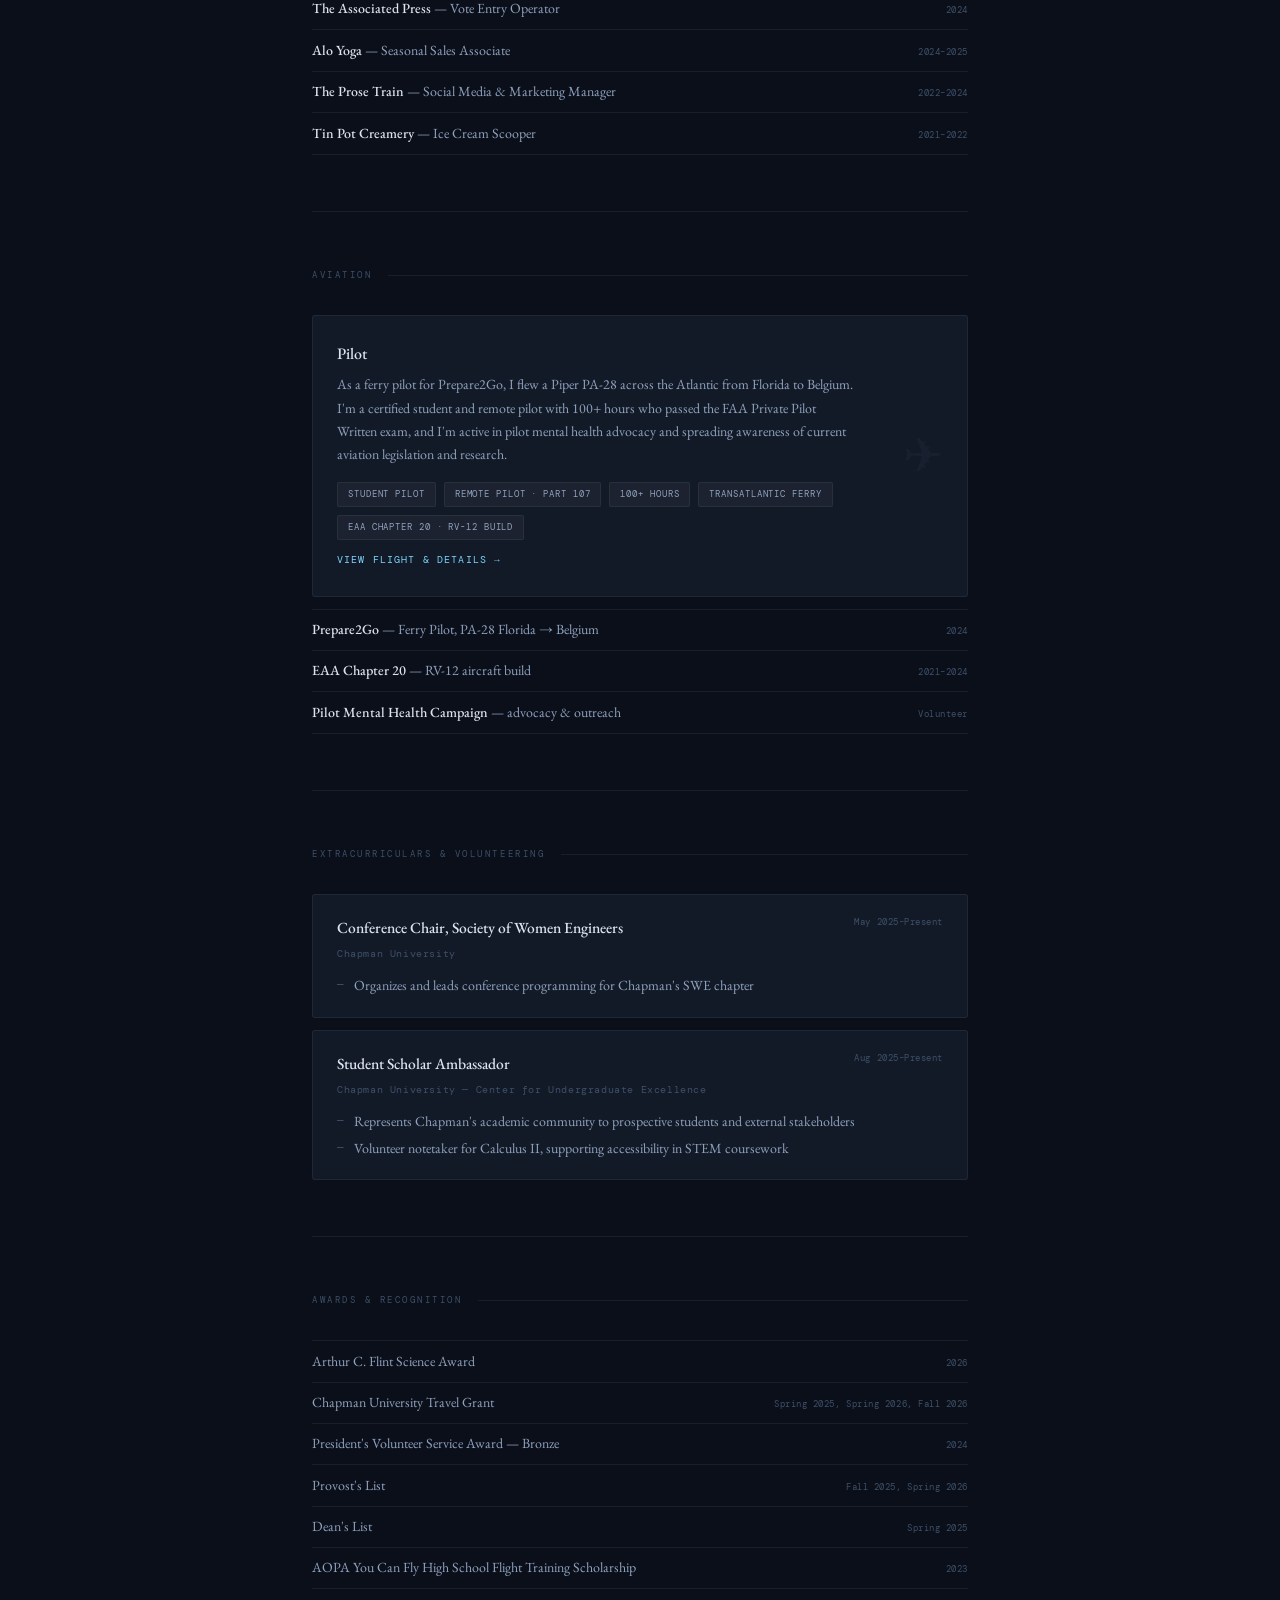
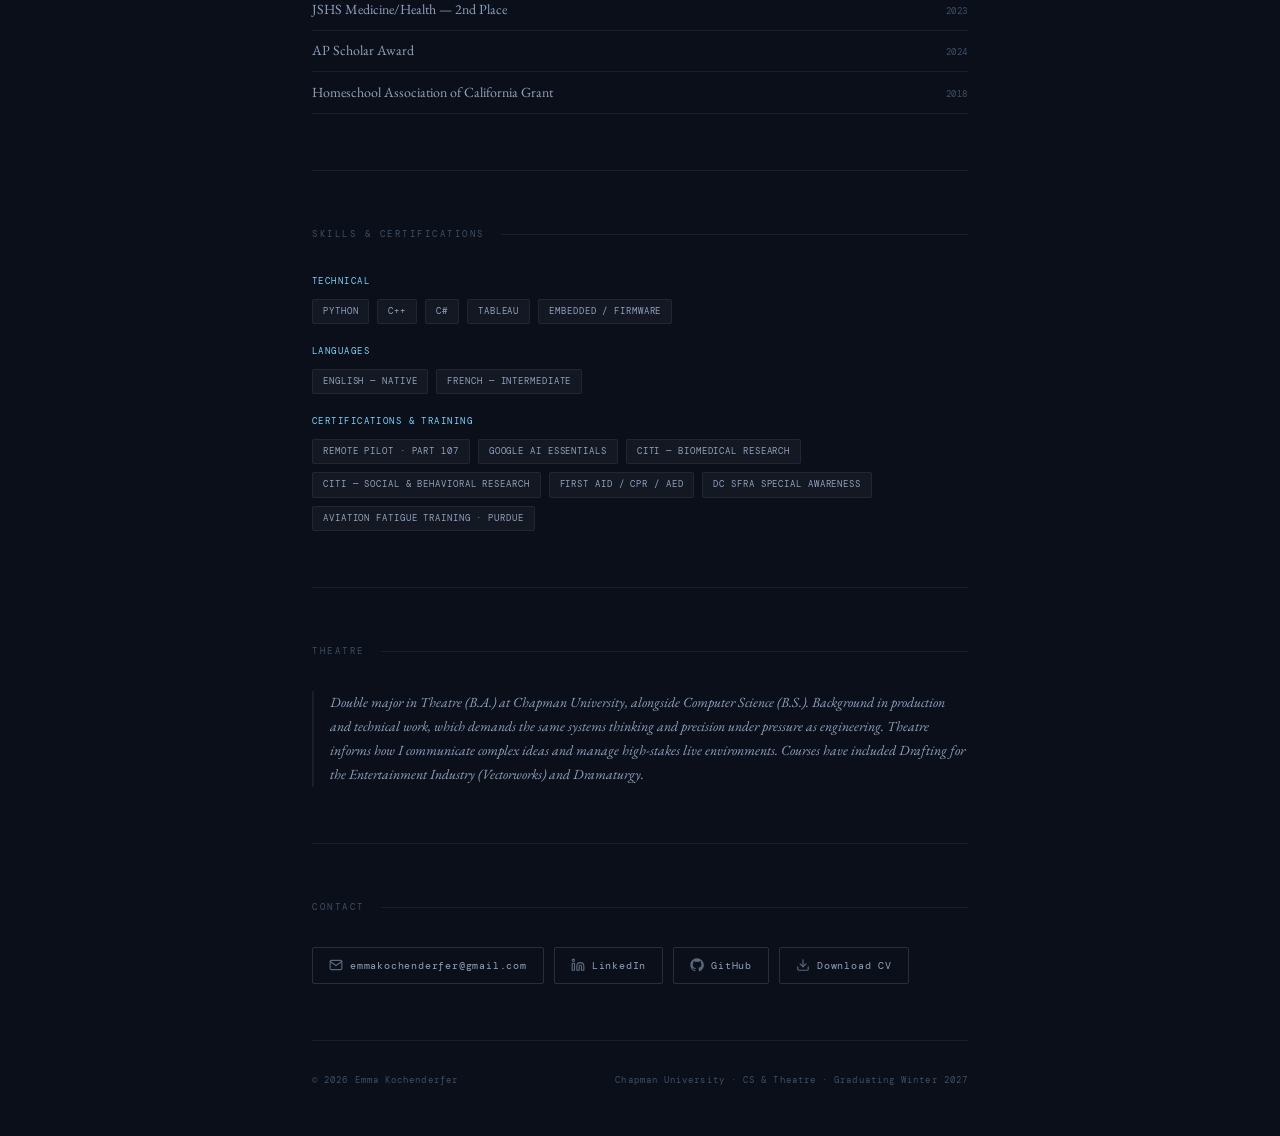
==== commit c5953678: "update index.html" ====
--- a/index.html
+++ b/index.html
@@ -32,13 +32,12 @@
 <!-- HERO -->
 <div class="wrap">
   <div class="hero fade-in">
-    <div class="hero-eyebrow">Chapman University · Los Angeles, California</div>
+    <div class="hero-eyebrow">Chapman University · Orange County and Bay Area, California</div>
     <h1>Emma Kochenderfer</h1>
-    <div class="hero-title">Computer Science + Theatre · Class of 2028</div>
+    <div class="hero-title">Computer Science + Theatre · Graduating Winter 2027</div>
     <p class="hero-bio">
       Hi! I'm a junior undergraduate student at Chapman double majoring in computer science and theatre.
-      I'm interested in human factors, aerospace, and machine learning. Currently, I'm a
-      field software engineer at Navi AI and a research assistant at Chapman. I'm also a pilot!
+      I'm interested in human factors, aerospace, and machine learning. Currently, I'm a research assistant at Chapman. I'm also a pilot!
     </p>
     <div class="hero-actions">
       <a href="kochenderfer-resume.pdf" class="btn btn-primary" download>
@@ -213,7 +212,7 @@
       <div class="exp-card">
         <div class="exp-top">
           <div class="exp-role">Field Software Engineer</div>
-          <span class="exp-date">May 2026–Present</span>
+          <span class="exp-date">May 2026–August 2026</span>
         </div>
         <div class="exp-place">Navi AI · San Francisco (Remote/Hybrid)</div>
         <ul class="exp-bullets">
@@ -363,7 +362,7 @@
       </div>
       <div class="list-item">
         <span class="list-name">Chapman University Travel Grant</span>
-        <span class="list-meta">2025, 2026</span>
+        <span class="list-meta">Spring 2025, Spring 2026, Fall 2026</span>
       </div>
       <div class="list-item">
         <span class="list-name">President's Volunteer Service Award — Bronze</span>
@@ -371,7 +370,7 @@
       </div>
       <div class="list-item">
         <span class="list-name">Provost's List</span>
-        <span class="list-meta">Fall 2025</span>
+        <span class="list-meta">Fall 2025, Spring 2026</span>
       </div>
       <div class="list-item">
         <span class="list-name">Dean's List</span>
@@ -484,7 +483,7 @@
   <footer>
     <div class="footer-inner">
       <span class="footer-text">© 2026 Emma Kochenderfer</span>
-      <span class="footer-text">Chapman University · CS &amp; Theatre · Class of 2028</span>
+      <span class="footer-text">Chapman University · CS &amp; Theatre · Graduating Winter 2027</span>
     </div>
   </footer>
 </div>
